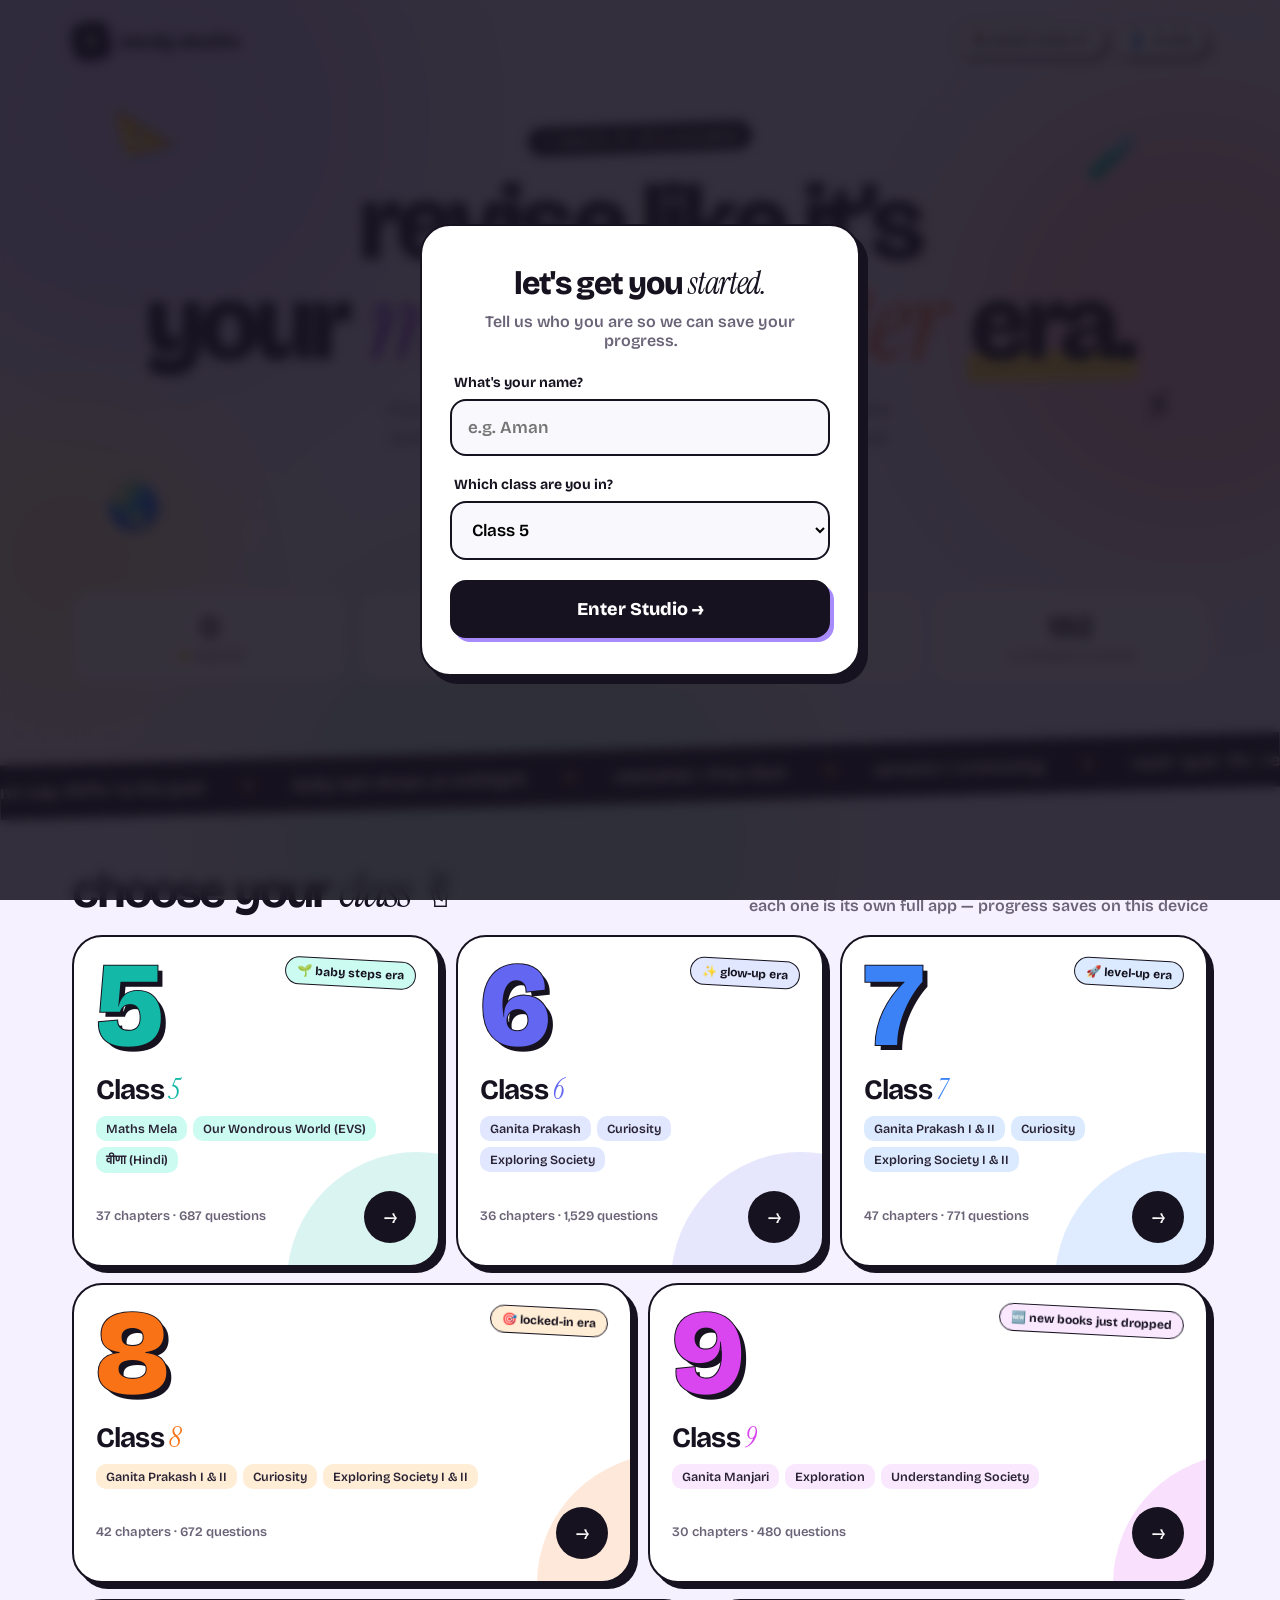
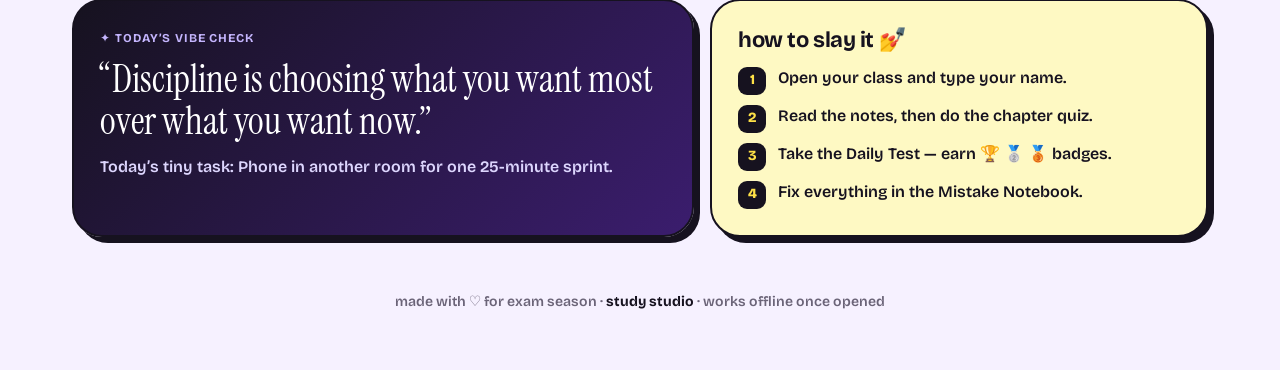
==== index.html @ a4b8f2f3 "Update index.html" ====
<!DOCTYPE html>
<html lang="en">
<head>
<meta charset="UTF-8">
<meta name="viewport" content="width=device-width, initial-scale=1, viewport-fit=cover">
<meta name="theme-color" content="#f6f1ff">
<meta name="apple-mobile-web-app-capable" content="yes">
<meta name="apple-mobile-web-app-title" content="Study Studio">
<title>Study Studio ✦ pick your class</title>
<link rel="preconnect" href="https://fonts.googleapis.com">
<link rel="preconnect" href="https://fonts.gstatic.com" crossorigin>
<link href="https://fonts.googleapis.com/css2?family=Bricolage+Grotesque:opsz,wght@12..96,400;12..96,600;12..96,800&family=Instrument+Serif:ital@0;1&display=swap" rel="stylesheet">
<style>
:root{
  --bg:#f6f1ff; --ink:#16121f; --muted:#6b6478; --card:#ffffffcc; --line:#16121f14;
  --display:"Bricolage Grotesque",ui-rounded,"SF Pro Rounded",system-ui,sans-serif;
  --serif:"Instrument Serif",Georgia,serif;
}
*{box-sizing:border-box;margin:0;padding:0}
html{scroll-behavior:smooth}
body{font-family:var(--display);background:var(--bg);color:var(--ink);min-height:100vh;overflow-x:hidden;
  padding:env(safe-area-inset-top) env(safe-area-inset-right) env(safe-area-inset-bottom) env(safe-area-inset-left);-webkit-font-smoothing:antialiased}
a{color:inherit;text-decoration:none}

/* Background */
.bg{position:fixed;inset:0;z-index:-2;overflow:hidden}
.blob{position:absolute;border-radius:50%;filter:blur(70px);opacity:.55;animation:float 18s ease-in-out infinite}
.b1{width:520px;height:520px;background:#c4b5fd;top:-140px;left:-120px}
.b2{width:460px;height:460px;background:#fda4af;top:10%;right:-140px;animation-delay:-6s}
.b3{width:520px;height:520px;background:#a7f3d0;bottom:-200px;left:20%;animation-delay:-12s}
.b4{width:300px;height:300px;background:#fde68a;top:45%;left:-80px;animation-delay:-3s}
@keyframes float{0%,100%{transform:translate(0,0) scale(1)}33%{transform:translate(40px,-30px) scale(1.08)}66%{transform:translate(-30px,30px) scale(.95)}}
.grain{position:fixed;inset:0;z-index:-1;pointer-events:none;opacity:.35;mix-blend-mode:multiply;background-image:url("data:image/svg+xml,%3Csvg xmlns='http://www.w3.org/2000/svg' width='160' height='160'%3E%3Cfilter id='n'%3E%3CfeTurbulence type='fractalNoise' baseFrequency='.85' numOctaves='3' stitchTiles='stitch'/%3E%3CfeColorMatrix values='0 0 0 0 0 0 0 0 0 0 0 0 0 0 0 0 0 0 .09 0'/%3E%3C/filter%3E%3Crect width='100%25' height='100%25' filter='url(%23n)'/%3E%3C/svg%3E")}

.wrap{max-width:1180px;margin:0 auto;padding:22px 22px 60px}
.top{display:flex;align-items:center;justify-content:space-between;gap:12px}
.logo{display:flex;align-items:center;gap:10px;font-weight:800;font-size:20px;letter-spacing:-.02em}
.logo .mark{width:38px;height:38px;border-radius:12px;background:var(--ink);color:#fff;display:grid;place-items:center;font-size:20px;transform:rotate(-8deg);box-shadow:3px 3px 0 #a78bfa}
.chip{display:inline-flex;align-items:center;gap:8px;padding:8px 14px;border-radius:999px;background:#fff;border:1.5px solid var(--ink);font-weight:600;font-size:13px;box-shadow:2px 2px 0 var(--ink);white-space:nowrap;cursor:pointer}
.chip:hover{background:#fef9c3}
.dot{width:8px;height:8px;border-radius:50%;background:#22c55e;box-shadow:0 0 0 4px #22c55e33;animation:pulse 2s infinite}
@keyframes pulse{50%{box-shadow:0 0 0 8px #22c55e00}}

.hero{position:relative;padding:64px 0 34px;text-align:center}
.eyebrow{display:inline-block;font-weight:600;font-size:14px;padding:6px 14px;border-radius:999px;background:#16121f;color:#fff;transform:rotate(-2deg)}
h1{font-size:clamp(44px,8.4vw,108px);line-height:.92;letter-spacing:-.045em;font-weight:800;margin-top:22px}
h1 em{font-family:var(--serif);font-style:italic;font-weight:400;letter-spacing:-.02em;background:linear-gradient(100deg,#7c3aed,#ec4899 45%,#f97316);-webkit-background-clip:text;background-clip:text;color:transparent;padding-right:.08em}
h1 .hl{position:relative;white-space:nowrap}
h1 .hl::after{content:"";position:absolute;left:-2%;right:-2%;bottom:.06em;height:.28em;background:#fde047;z-index:-1;border-radius:6px;transform:rotate(-1.5deg)}
.sub{max-width:560px;margin:22px auto 0;font-size:clamp(16px,2vw,19px);color:var(--muted);line-height:1.5}
.cta-row{display:flex;gap:12px;justify-content:center;flex-wrap:wrap;margin-top:28px}
.btn{display:inline-flex;align-items:center;gap:10px;padding:15px 24px;border-radius:16px;font-weight:700;font-size:16px;border:2px solid var(--ink);transition:transform .15s,box-shadow .15s;cursor:pointer;font-family:inherit}
.btn.primary{background:var(--ink);color:#fff;box-shadow:4px 4px 0 #a78bfa}
.btn.ghost{background:#fff;box-shadow:4px 4px 0 var(--ink)}
.btn:hover{transform:translate(-2px,-2px)}
.btn.primary:hover{box-shadow:6px 6px 0 #a78bfa}.btn.ghost:hover{box-shadow:6px 6px 0 var(--ink)}
.btn:active{transform:translate(2px,2px);box-shadow:1px 1px 0 var(--ink)}

.sticker{position:absolute;font-size:44px;filter:drop-shadow(3px 4px 0 #16121f22);animation:bob 6s ease-in-out infinite;user-select:none;pointer-events:none}
.s1{top:40px;left:4%;transform:rotate(-14deg)}.s2{top:70px;right:6%;animation-delay:-2s}
.s3{top:420px;left:3%;animation-delay:-4s}.s4{top:320px;right:3%;animation-delay:-1s}
@keyframes bob{0%,100%{translate:0 0;rotate:-8deg}50%{translate:0 -14px;rotate:8deg}}

.stats{display:grid;grid-template-columns:repeat(4,1fr);gap:12px;margin-top:30px}
.stat{background:var(--card);backdrop-filter:blur(14px);border:1.5px solid var(--line);border-radius:22px;padding:16px 18px}
.stat b{display:block;font-size:30px;letter-spacing:-.03em}
.stat span{color:var(--muted);font-size:13px;font-weight:600}

.marquee{margin:34px 0 0;margin-left:calc(50% - 50vw);width:100vw;background:var(--ink);color:#fff;transform:rotate(-1.5deg);overflow:hidden;border-block:2px solid var(--ink)}
.track{display:flex;gap:36px;padding:14px 0;width:max-content;animation:scroll 32s linear infinite;font-weight:700;font-size:18px;letter-spacing:-.01em}
.track span{display:inline-flex;gap:36px;align-items:center;white-space:nowrap}
.track i{font-style:normal;color:#fde047}
@keyframes scroll{to{transform:translateX(-50%)}}

.sec{display:flex;align-items:end;justify-content:space-between;gap:16px;margin:64px 0 20px;flex-wrap:wrap}
.sec h2{font-size:clamp(30px,4.6vw,48px);letter-spacing:-.04em;line-height:1}
.sec h2 em{font-family:var(--serif);font-weight:400}
.sec p{color:var(--muted);font-weight:600}

.grid{display:grid;grid-template-columns:repeat(6,1fr);gap:16px}
.card{--c:#7c3aed;--soft:#ede9fe;position:relative;grid-column:span 2;min-height:300px;border-radius:30px;padding:22px;background:#fff;border:2px solid var(--ink);box-shadow:6px 6px 0 var(--ink);overflow:hidden;display:flex;flex-direction:column;transition:transform .2s,box-shadow .2s;isolation:isolate}
.card:hover{transform:translate(-3px,-5px) rotate(-.6deg);box-shadow:10px 11px 0 var(--ink)}
.card:active{transform:translate(2px,2px);box-shadow:2px 2px 0 var(--ink)}
.card.wide{grid-column:span 3}
.card::before{content:"";position:absolute;inset:auto -30% -45% auto;width:260px;height:260px;border-radius:50%;background:var(--c);opacity:.16;z-index:-1;transition:transform .4s}
.card:hover::before{transform:scale(1.25)}
.card .row{display:flex;justify-content:space-between;align-items:flex-start;gap:10px}
.num{font-size:120px;line-height:.78;font-weight:800;letter-spacing:-.07em;color:var(--c);-webkit-text-stroke:2px var(--ink);paint-order:stroke fill;text-shadow:5px 5px 0 var(--ink)}
.tag{font-size:12px;font-weight:700;padding:6px 11px;border-radius:999px;background:var(--soft);color:var(--ink);border:1.5px solid var(--ink);white-space:nowrap;transform:rotate(3deg)}
.card h3{margin-top:18px;font-size:28px;letter-spacing:-.03em}
.card h3 em{font-family:var(--serif);font-weight:400;color:var(--c)}
.books{margin-top:8px;display:flex;flex-wrap:wrap;gap:6px}
.book{font-size:12.5px;font-weight:600;padding:5px 10px;border-radius:10px;background:var(--soft);color:#2a2335}
.meta{margin-top:auto;padding-top:18px;display:flex;align-items:center;justify-content:space-between;gap:10px}
.meta small{color:var(--muted);font-weight:600;font-size:13px;line-height:1.35}
.go{width:52px;height:52px;flex:none;border-radius:50%;background:var(--ink);color:#fff;display:grid;place-items:center;font-size:22px;transition:transform .25s}
.card:hover .go{transform:rotate(-45deg);background:var(--c)}

.duo{display:grid;grid-template-columns:1.25fr 1fr;gap:16px;margin-top:16px}
.panel{border-radius:30px;padding:26px;border:2px solid var(--ink);box-shadow:6px 6px 0 var(--ink)}
.vibe{background:linear-gradient(135deg,#16121f,#3b1d6e);color:#fff}
.vibe small{font-weight:700;letter-spacing:.08em;text-transform:uppercase;color:#c4b5fd;font-size:12px}
.vibe blockquote{font-family:var(--serif);font-size:clamp(26px,3.4vw,38px);line-height:1.12;margin-top:12px}
.vibe p{margin-top:14px;color:#ddd6fe;font-weight:600}
.how{background:#fef9c3}
.how h4{font-size:22px;letter-spacing:-.02em}
.how ol{list-style:none;margin-top:14px;display:grid;gap:10px;counter-reset:s}
.how li{counter-increment:s;display:flex;gap:12px;align-items:flex-start;font-weight:600;line-height:1.35}
.how li::before{content:counter(s);flex:none;width:28px;height:28px;border-radius:9px;background:var(--ink);color:#fde047;display:grid;place-items:center;font-size:14px;font-weight:800}

footer{text-align:center;margin-top:56px;color:var(--muted);font-weight:600;font-size:14px}
footer b{color:var(--ink)}

/* Modal Setup */
.setup{display:none;position:fixed;inset:0;background:#16121fdd;backdrop-filter:blur(6px);z-index:100;place-items:center;padding:20px}
.setup.show{display:grid}
.setup-card{background:#fff;border:2px solid var(--ink);border-radius:30px;padding:36px 28px;box-shadow:8px 8px 0 var(--ink);text-align:center;width:100%;max-width:440px;animation:pop .4s}
@keyframes pop{from{opacity:0;transform:scale(.95) translateY(20px)}to{opacity:1;transform:none}}
.setup-card h2{font-size:32px;letter-spacing:-.04em;margin-bottom:8px;font-weight:800}
.setup-card h2 em{font-family:var(--serif);font-weight:400}
.setup-card p{color:var(--muted);font-weight:600;margin-bottom:24px}
label{display:block;text-align:left;font-weight:700;font-size:14px;margin-bottom:8px;margin-left:4px}
input, select{width:100%;padding:16px;border-radius:16px;border:2px solid var(--ink);font-family:inherit;font-size:17px;font-weight:600;outline:none;margin-bottom:20px;background:#f9f8fc}
input:focus, select:focus{box-shadow:4px 4px 0 #a78bfa;background:#fff}
.setup-btn{width:100%;padding:16px;border-radius:16px;border:2px solid var(--ink);background:var(--ink);color:#fff;font-family:inherit;font-size:18px;font-weight:800;cursor:pointer;box-shadow:4px 4px 0 #a78bfa}
.setup-btn:hover{transform:translate(-2px,-2px);box-shadow:6px 6px 0 #a78bfa}

@media (max-width:980px){.card,.card.wide{grid-column:span 3}.stats{grid-template-columns:repeat(2,1fr)}}
@media (max-width:640px){
  .grid{grid-template-columns:1fr}.card,.card.wide{grid-column:auto;min-height:250px}
  .num{font-size:96px}.duo{grid-template-columns:1fr}.sticker{font-size:32px}.s3,.s4{display:none}
  .hero{padding-top:44px}.chip.hide-sm{display:none}
}
</style>
</head>
<body>
<div class="bg"><div class="blob b1"></div><div class="blob b2"></div><div class="blob b3"></div><div class="blob b4"></div></div>
<div class="grain"></div>

<div class="wrap">
  <header class="top">
    <a class="logo" href="#"><span class="mark">✦</span>study studio</a>
    <div style="display:flex;gap:8px">
      <span class="chip hide-sm">📚 NCERT 2026–27</span>
      <div class="chip" onclick="openSetup()">👤 <span id="who">Profile</span></div>
    </div>
  </header>

  <section class="hero">
    <span class="sticker s1">📐</span><span class="sticker s2">🧪</span><span class="sticker s3">🌏</span><span class="sticker s4">⚡</span>
    <span class="eyebrow">✦ class 5 → 9 · all in one place</span>
    <h1><span id="greet">revise like it’s</span><br>your <em>main character</em> <span class="hl">era.</span></h1>
    <p class="sub">Pick your class. Smash a 30-question daily test, keep the streak alive 🔥, and turn every mistake into marks. Goal: <b style="color:var(--ink)">95%+</b>, no cap.</p>
    <div class="cta-row">
      <a class="btn primary" id="cta" href="#classes">Pick my class ↓</a>
      <a class="btn ghost" href="#how">How it works</a>
    </div>

    <div class="stats">
      <div class="stat"><b id="stXp">0</b><span>⭐ total XP</span></div>
      <div class="stat"><b id="stStreak">0</b><span>🔥 best streak (days)</span></div>
      <div class="stat"><b id="stQs">4,139</b><span>🧠 practice questions</span></div>
      <div class="stat"><b id="stCh">192</b><span>📖 chapters covered</span></div>
    </div>
  </section>

  <div class="marquee" aria-hidden="true"><div class="track" id="track"></div></div>

  <div class="sec" id="classes">
    <h2>choose your <em>class</em> ✌️</h2>
    <p>each one is its own full app — progress saves on this device</p>
  </div>
  <div class="grid" id="grid"></div>

  <div class="duo" id="how">
    <div class="panel vibe">
      <small>✦ today’s vibe check</small>
      <blockquote id="quote">“Small steps every day beat one giant panic the night before.”</blockquote>
      <p id="task">Today’s tiny task: finish one chapter quiz before dinner.</p>
    </div>
    <div class="panel how">
      <h4>how to slay it 💅</h4>
      <ol>
        <li>Open your class and type your name.</li>
        <li>Read the notes, then do the chapter quiz.</li>
        <li>Take the Daily Test — earn 🏆 🥈 🥉 badges.</li>
        <li>Fix everything in the Mistake Notebook.</li>
      </ol>
    </div>
  </div>

  <footer>made with ♡ for exam season · <b>study studio</b> · works offline once opened</footer>
</div>

<!-- Profile Setup Modal -->
<div class="setup" id="setupModal">
  <div class="setup-card">
    <h2>let's get you <em>started.</em></h2>
    <p>Tell us who you are so we can save your progress.</p>
    <form id="setupForm">
      <label>What's your name?</label>
      <input type="text" id="userName" placeholder="e.g. Aman" required autocomplete="off">
      <label>Which class are you in?</label>
      <select id="userClass" required>
        <option value="5">Class 5</option>
        <option value="6">Class 6</option>
        <option value="7">Class 7</option>
        <option value="8">Class 8</option>
        <option value="9">Class 9</option>
      </select>
      <button type="submit" class="setup-btn">Enter Studio →</button>
    </form>
  </div>
</div>

<script>
const CLASSES=[
  {n:5,href:"class5.html",key:"class5_revision_v1",c:"#14b8a6",soft:"#ccfbf1",tag:"🌱 baby steps era",title:"Class <em>5</em>",books:["Maths Mela","Our Wondrous World (EVS)","वीणा (Hindi)"],ch:37,qs:687},
  {n:6,href:"class6.html",key:"class6_revision_v1",c:"#6366f1",soft:"#e0e7ff",tag:"✨ glow-up era",title:"Class <em>6</em>",books:["Ganita Prakash","Curiosity","Exploring Society"],ch:36,qs:1529},
  {n:7,href:"class7.html",key:"class7_revision_v1",c:"#3b82f6",soft:"#dbeafe",tag:"🚀 level-up era",title:"Class <em>7</em>",books:["Ganita Prakash I & II","Curiosity","Exploring Society I & II"],ch:47,qs:771},
  {n:8,href:"class8.html",key:"class8_revision_v1",c:"#f97316",soft:"#ffedd5",tag:"🎯 locked-in era",title:"Class <em>8</em>",books:["Ganita Prakash I & II","Curiosity","Exploring Society I & II"],ch:42,qs:672,wide:true},
  {n:9,href:"class9.html",key:"class9_revision_v1",c:"#d946ef",soft:"#fae8ff",tag:"🆕 new books just dropped",title:"Class <em>9</em>",books:["Ganita Manjari","Exploration","Understanding Society"],ch:30,qs:480,wide:true},
];

const VIBES=["no cap, 95%+ is the goal","daily test drops at midnight","mistakes = free data","streaks > cramming","read · quiz · fix · repeat","future you says thanks","main character energy only","one chapter at a time"];
const QUOTES=[
 ["“Small steps every day beat one giant panic the night before.”","Finish one chapter quiz before dinner."],
 ["“You don’t have to be great to start, but you have to start to be great.”","Open the chapter you’ve been avoiding — just the notes."],
 ["“Mistakes are proof that you are trying.”","Clear five questions from your Mistake Notebook."],
 ["“Discipline is choosing what you want most over what you want now.”","Phone in another room for one 25-minute sprint."],
 ["“The expert in anything was once a beginner.”","Teach one concept to someone at home in 2 minutes."],
 ["“Done is better than perfect.”","Take today’s Daily Test, even if you feel unready."],
 ["“Your only competition is who you were yesterday.”","Beat yesterday’s quiz score by just one."]
];

const $=s=>document.querySelector(s);
const esc=t=>String(t).replace(/[&<>"]/g,m=>({"&":"&amp;","<":"&lt;",">":"&gt;",'"':"&quot;"}[m]));
const read=k=>{try{return JSON.parse(localStorage.getItem(k))||null}catch(e){return null}};
const dk=d=>d.getFullYear()+"-"+String(d.getMonth()+1).padStart(2,"0")+"-"+String(d.getDate()).padStart(2,"0");
function streakOf(days){if(!days)return 0;let s=0;const d=new Date();if(!days[dk(d)])d.setDate(d.getDate()-1);while(days[dk(d)]){s++;d.setDate(d.getDate()-1)}return s}
function mastery(S){if(!S||!S.q)return 0;let l=0;for(const k in S.q)if(S.q[k]&&S.q[k].l)l++;return l}

// Setup Profile Modal Logic
let studentName = localStorage.getItem("studio_student_name");
let studentClass = localStorage.getItem("studio_student_class");

function openSetup() {
  $("#userName").value = studentName || "";
  if(studentClass) $("#userClass").value = studentClass;
  $("#setupModal").classList.add("show");
}

document.getElementById("setupForm").addEventListener("submit", function(e) {
  e.preventDefault();
  const name = $("#userName").value.trim();
  const cls = $("#userClass").value;
  if(name) {
    localStorage.setItem("studio_student_name", name);
    localStorage.setItem("studio_student_class", cls);
    studentName = name;
    studentClass = cls;
    updateUI();
    $("#setupModal").classList.remove("show");
    // Redirect to their class app
    window.location.href = "class" + cls + ".html";
  }
});

// Render Grid
$("#grid").innerHTML=CLASSES.map((c,i)=>{
  const S=read(c.key);
  const st=S?streakOf(S.days):0;
  const m=mastery(S);
  const p=Math.min(100,Math.round(m*100/c.qs));
  
  const info=S&&S.name?`<b style="color:var(--ink)">${esc(S.name)}</b> · 🔥 ${st} day${st===1?"":"s"} · ⭐ ${S.xp||0} XP`:`${c.ch} chapters · ${c.qs.toLocaleString("en-IN")} questions`;
  
  return `<a class="card${c.wide?" wide":""}" href="${c.href}" style="--c:${c.c};--soft:${c.soft}" onclick="saveClassChoice(${c.n})">
    <div class="row"><div class="num">${c.n}</div><span class="tag">${c.tag}</span></div>
    <h3>${c.title}</h3>
    <div class="books">${c.books.map(b=>`<span class="book">${b}</span>`).join("")}</div>
    ${S?`<div class="prog" title="${p}% mastered"><i data-w="${p}"></i></div>`:""}
    <div class="meta"><small>${info}</small><span class="go">→</span></div>
  </a>`
}).join("");

function saveClassChoice(cls) {
  localStorage.setItem("studio_student_class", cls);
}

// Vibe / Marquee
const row=VIBES.map(v=>`<span>${v} <i>✦</i></span>`).join("");
$("#track").innerHTML=row+row;

const now=new Date();
const day=Math.floor(now/864e5);const q=QUOTES[day%QUOTES.length];
$("#quote").textContent=q[0];$("#task").textContent="Today’s tiny task: "+q[1];

// Update UI Stats & Greeting
function updateUI() {
  if(studentName) {
    const h=now.getHours(),g=h<12?"good morning":h<17?"hey hey":"evening grind";
    $("#greet").innerHTML=`${g}, ${esc(studentName.toLowerCase())} — it’s`;
    $("#who").innerHTML=esc(studentName);
    
    // Update CTA
    if(studentClass) {
      const cta=$("#cta");
      cta.textContent=`Continue Class ${studentClass} →`;
      cta.href="class"+studentClass+".html";
    }
  }

  // Calculate Stats
  let xp=0,best=0,qsTot=0,chTot=0,last=null;
  CLASSES.forEach(c => {
    const S=read(c.key);
    if(S) {
      xp+=(S.xp||0);
      best=Math.max(best,streakOf(S.days));
      if(S.name&&(!last||((S.xp||0)>(last.xp||0)))) last={...c,name:S.name,xp:S.xp||0};
    }
    qsTot+=c.qs;
    chTot+=c.ch;
  });
  $("#stXp").textContent=xp.toLocaleString("en-IN");
  $("#stStreak").textContent=best;
  $("#stQs").textContent=qsTot.toLocaleString("en-IN");
  $("#stCh").textContent=chTot;

  if(!studentName) {
    setTimeout(openSetup, 500);
  }
}

updateUI();
</script>
</body>
</html>
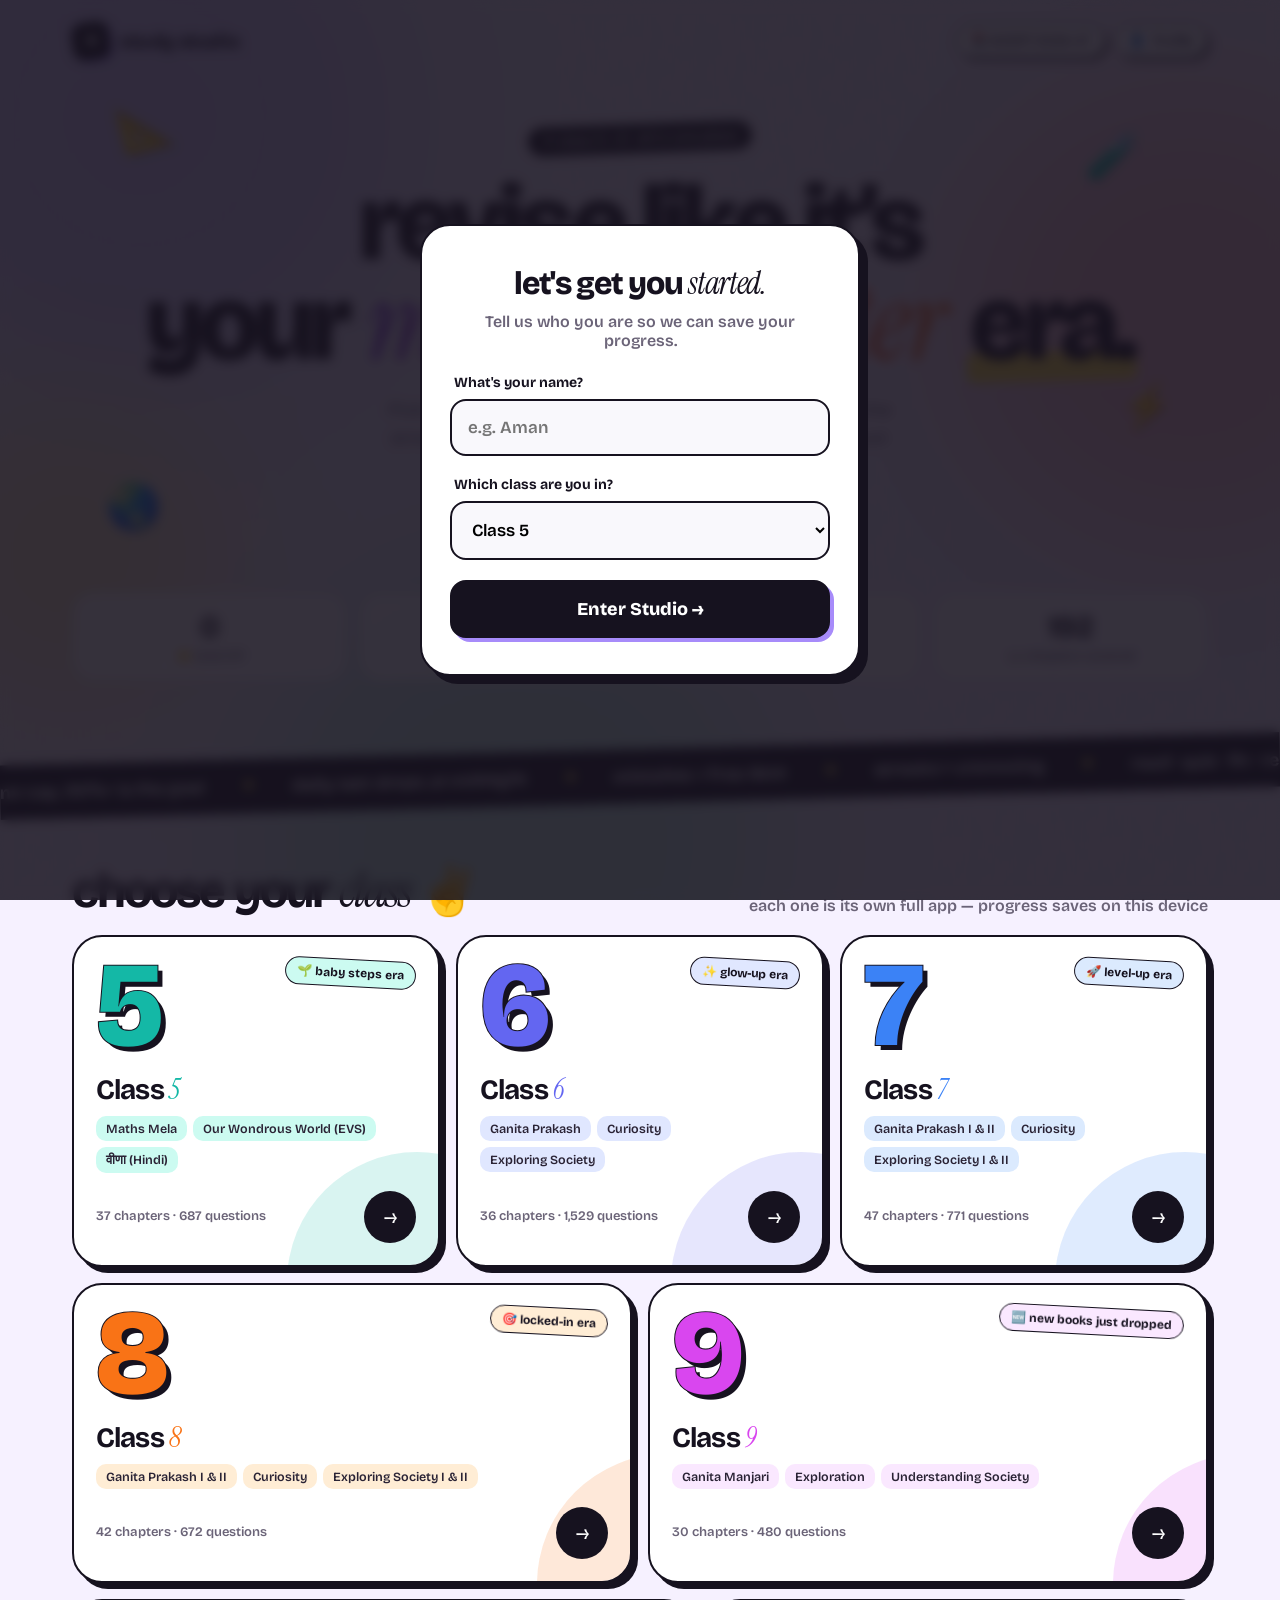
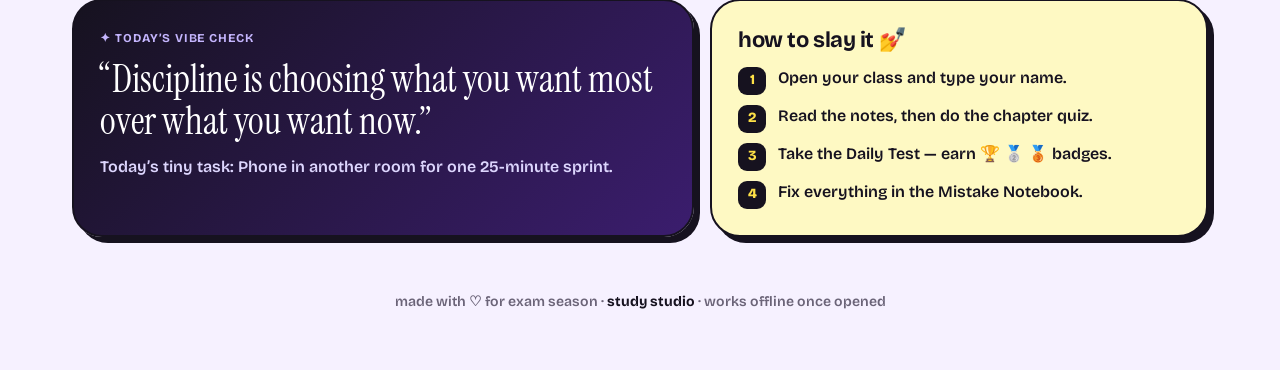
==== commit 48dde20e: "Update index.html" ====
--- a/index.html
+++ b/index.html
@@ -11,15 +11,10 @@
 <link rel="preconnect" href="https://fonts.gstatic.com" crossorigin>
 <link href="https://fonts.googleapis.com/css2?family=Bricolage+Grotesque:opsz,wght@12..96,400;12..96,600;12..96,800&family=Instrument+Serif:ital@0;1&display=swap" rel="stylesheet">
 <style>
-:root{
-  --bg:#f6f1ff; --ink:#16121f; --muted:#6b6478; --card:#ffffffcc; --line:#16121f14;
-  --display:"Bricolage Grotesque",ui-rounded,"SF Pro Rounded",system-ui,sans-serif;
-  --serif:"Instrument Serif",Georgia,serif;
-}
+:root{--bg:#f6f1ff;--ink:#16121f;--muted:#6b6478;--card:#ffffffcc;--line:#16121f14;--display:"Bricolage Grotesque",sans-serif;--serif:"Instrument Serif",serif;}
 *{box-sizing:border-box;margin:0;padding:0}
 html{scroll-behavior:smooth}
-body{font-family:var(--display);background:var(--bg);color:var(--ink);min-height:100vh;overflow-x:hidden;
-  padding:env(safe-area-inset-top) env(safe-area-inset-right) env(safe-area-inset-bottom) env(safe-area-inset-left);-webkit-font-smoothing:antialiased}
+body{font-family:var(--display);background:var(--bg);color:var(--ink);min-height:100vh;overflow-x:hidden;-webkit-font-smoothing:antialiased}
 a{color:inherit;text-decoration:none}
 
 /* Background */
@@ -142,7 +137,7 @@
     <a class="logo" href="#"><span class="mark">✦</span>study studio</a>
     <div style="display:flex;gap:8px">
       <span class="chip hide-sm">📚 NCERT 2026–27</span>
-      <div class="chip" onclick="openSetup()">👤 <span id="who">Profile</span></div>
+      <div class="chip" onclick="openSetup(true)">👤 <span id="who">Profile</span></div>
     </div>
   </header>
 
@@ -241,10 +236,16 @@
 function mastery(S){if(!S||!S.q)return 0;let l=0;for(const k in S.q)if(S.q[k]&&S.q[k].l)l++;return l}
 
 // Setup Profile Modal Logic
+// We use a specific key "studio_student_name" so it doesn't get confused with the classes
 let studentName = localStorage.getItem("studio_student_name");
 let studentClass = localStorage.getItem("studio_student_class");
 
-function openSetup() {
+function openSetup(force) {
+  // If they are forcing it from the top button, clear the old name to make a fresh profile
+  if(force) {
+    studentName = null;
+    localStorage.removeItem("studio_student_name");
+  }
   $("#userName").value = studentName || "";
   if(studentClass) $("#userClass").value = studentClass;
   $("#setupModal").classList.add("show");
@@ -303,7 +304,6 @@
     $("#greet").innerHTML=`${g}, ${esc(studentName.toLowerCase())} — it’s`;
     $("#who").innerHTML=esc(studentName);
     
-    // Update CTA
     if(studentClass) {
       const cta=$("#cta");
       cta.textContent=`Continue Class ${studentClass} →`;
@@ -312,13 +312,12 @@
   }
 
   // Calculate Stats
-  let xp=0,best=0,qsTot=0,chTot=0,last=null;
+  let xp=0,best=0,qsTot=0,chTot=0;
   CLASSES.forEach(c => {
     const S=read(c.key);
     if(S) {
       xp+=(S.xp||0);
       best=Math.max(best,streakOf(S.days));
-      if(S.name&&(!last||((S.xp||0)>(last.xp||0)))) last={...c,name:S.name,xp:S.xp||0};
     }
     qsTot+=c.qs;
     chTot+=c.ch;
@@ -328,8 +327,9 @@
   $("#stQs").textContent=qsTot.toLocaleString("en-IN");
   $("#stCh").textContent=chTot;
 
+  // If no name is set, pop the modal after a short delay
   if(!studentName) {
-    setTimeout(openSetup, 500);
+    setTimeout(()=>openSetup(false), 500);
   }
 }
 
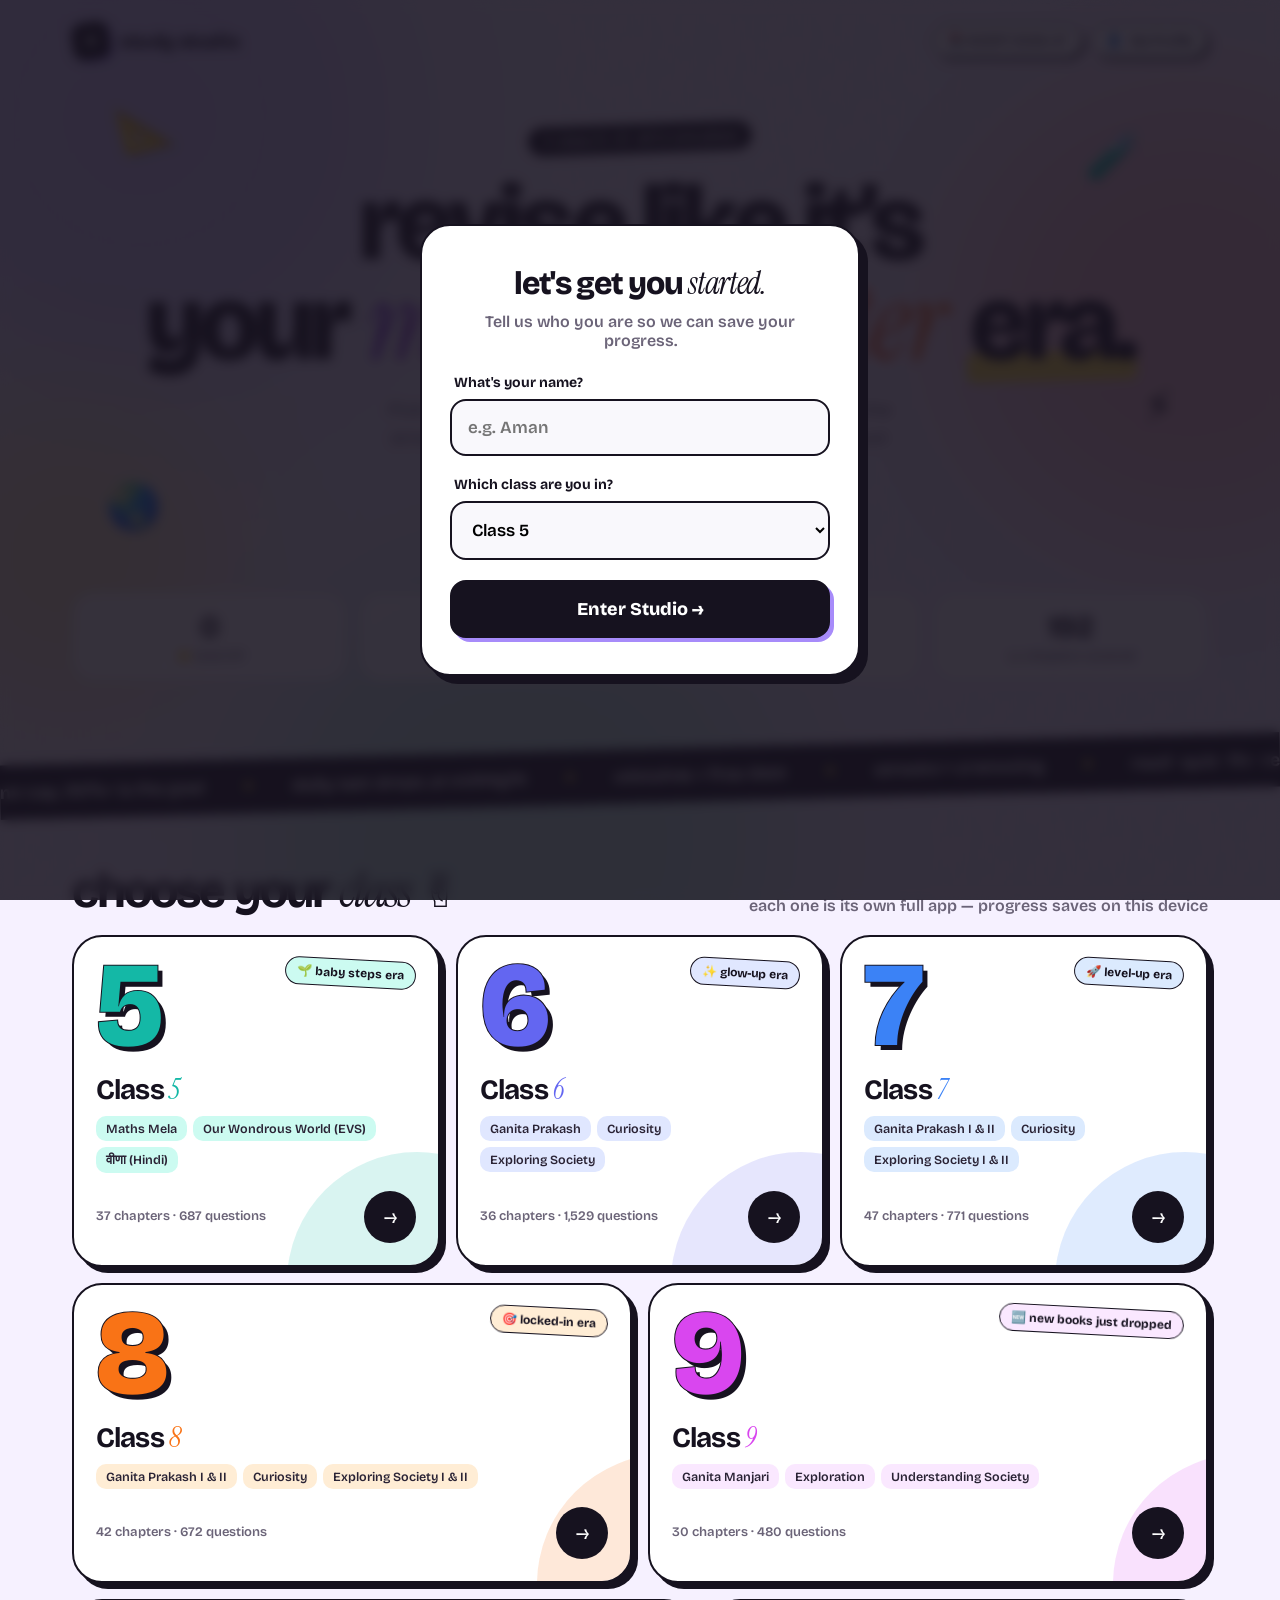
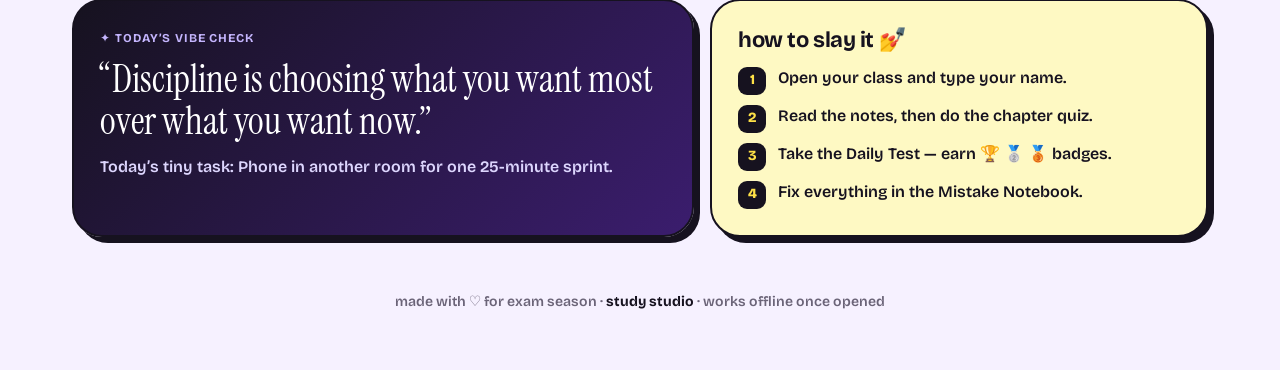
==== commit d0fb024c: "Update index.html" ====
--- a/index.html
+++ b/index.html
@@ -11,13 +11,17 @@
 <link rel="preconnect" href="https://fonts.gstatic.com" crossorigin>
 <link href="https://fonts.googleapis.com/css2?family=Bricolage+Grotesque:opsz,wght@12..96,400;12..96,600;12..96,800&family=Instrument+Serif:ital@0;1&display=swap" rel="stylesheet">
 <style>
-:root{--bg:#f6f1ff;--ink:#16121f;--muted:#6b6478;--card:#ffffffcc;--line:#16121f14;--display:"Bricolage Grotesque",sans-serif;--serif:"Instrument Serif",serif;}
+:root{
+  --bg:#f6f1ff; --ink:#16121f; --muted:#6b6478; --card:#ffffffcc; --line:#16121f14;
+  --display:"Bricolage Grotesque",ui-rounded,"SF Pro Rounded",system-ui,sans-serif;
+  --serif:"Instrument Serif",Georgia,serif;
+}
 *{box-sizing:border-box;margin:0;padding:0}
 html{scroll-behavior:smooth}
-body{font-family:var(--display);background:var(--bg);color:var(--ink);min-height:100vh;overflow-x:hidden;-webkit-font-smoothing:antialiased}
+body{font-family:var(--display);background:var(--bg);color:var(--ink);min-height:100vh;overflow-x:hidden;
+  padding:env(safe-area-inset-top) env(safe-area-inset-right) env(safe-area-inset-bottom) env(safe-area-inset-left);-webkit-font-smoothing:antialiased}
 a{color:inherit;text-decoration:none}
 
-/* Background */
 .bg{position:fixed;inset:0;z-index:-2;overflow:hidden}
 .blob{position:absolute;border-radius:50%;filter:blur(70px);opacity:.55;animation:float 18s ease-in-out infinite}
 .b1{width:520px;height:520px;background:#c4b5fd;top:-140px;left:-120px}
@@ -33,8 +37,6 @@
 .logo .mark{width:38px;height:38px;border-radius:12px;background:var(--ink);color:#fff;display:grid;place-items:center;font-size:20px;transform:rotate(-8deg);box-shadow:3px 3px 0 #a78bfa}
 .chip{display:inline-flex;align-items:center;gap:8px;padding:8px 14px;border-radius:999px;background:#fff;border:1.5px solid var(--ink);font-weight:600;font-size:13px;box-shadow:2px 2px 0 var(--ink);white-space:nowrap;cursor:pointer}
 .chip:hover{background:#fef9c3}
-.dot{width:8px;height:8px;border-radius:50%;background:#22c55e;box-shadow:0 0 0 4px #22c55e33;animation:pulse 2s infinite}
-@keyframes pulse{50%{box-shadow:0 0 0 8px #22c55e00}}
 
 .hero{position:relative;padding:64px 0 34px;text-align:center}
 .eyebrow{display:inline-block;font-weight:600;font-size:14px;padding:6px 14px;border-radius:999px;background:#16121f;color:#fff;transform:rotate(-2deg)}
@@ -137,7 +139,7 @@
     <a class="logo" href="#"><span class="mark">✦</span>study studio</a>
     <div style="display:flex;gap:8px">
       <span class="chip hide-sm">📚 NCERT 2026–27</span>
-      <div class="chip" onclick="openSetup(true)">👤 <span id="who">Profile</span></div>
+      <div class="chip" onclick="openSetup(true)">👤 <span id="who">Set Profile</span></div>
     </div>
   </header>
 
@@ -235,13 +237,13 @@
 function streakOf(days){if(!days)return 0;let s=0;const d=new Date();if(!days[dk(d)])d.setDate(d.getDate()-1);while(days[dk(d)]){s++;d.setDate(d.getDate()-1)}return s}
 function mastery(S){if(!S||!S.q)return 0;let l=0;for(const k in S.q)if(S.q[k]&&S.q[k].l)l++;return l}
 
-// Setup Profile Modal Logic
-// We use a specific key "studio_student_name" so it doesn't get confused with the classes
+// 1. IMPORTANT: Clear the old name so it forces the prompt
+localStorage.removeItem("studio_student_name"); 
+
 let studentName = localStorage.getItem("studio_student_name");
 let studentClass = localStorage.getItem("studio_student_class");
 
 function openSetup(force) {
-  // If they are forcing it from the top button, clear the old name to make a fresh profile
   if(force) {
     studentName = null;
     localStorage.removeItem("studio_student_name");
@@ -269,7 +271,8 @@
 
 // Render Grid
 $("#grid").innerHTML=CLASSES.map((c,i)=>{
-  const S=read(c.key);
+  // We check the class's specific key to see if THEY have progress
+  const S=read(c.key); 
   const st=S?streakOf(S.days):0;
   const m=mastery(S);
   const p=Math.min(100,Math.round(m*100/c.qs));
@@ -311,10 +314,10 @@
     }
   }
 
-  // Calculate Stats
+  // Calculate Stats across ALL classes
   let xp=0,best=0,qsTot=0,chTot=0;
   CLASSES.forEach(c => {
-    const S=read(c.key);
+    const S=read(c.key); // Look inside class keys to find data
     if(S) {
       xp+=(S.xp||0);
       best=Math.max(best,streakOf(S.days));
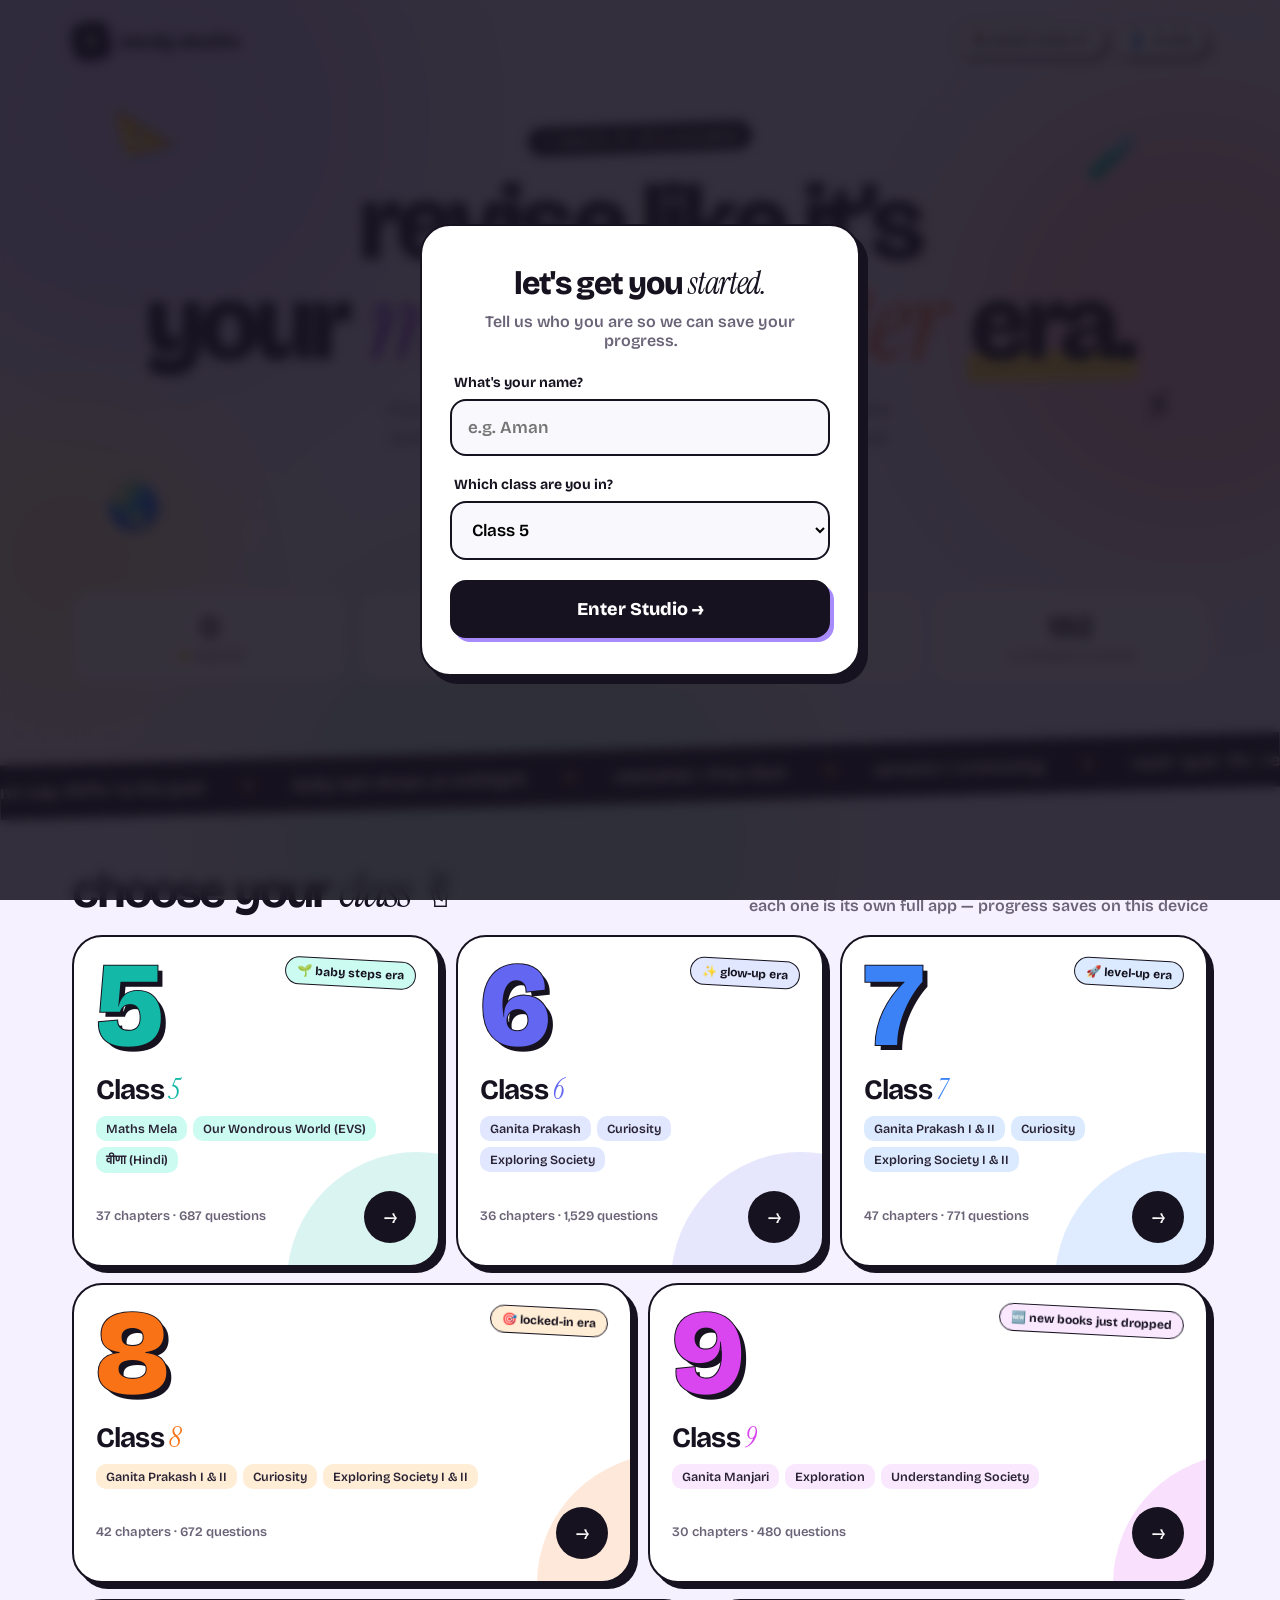
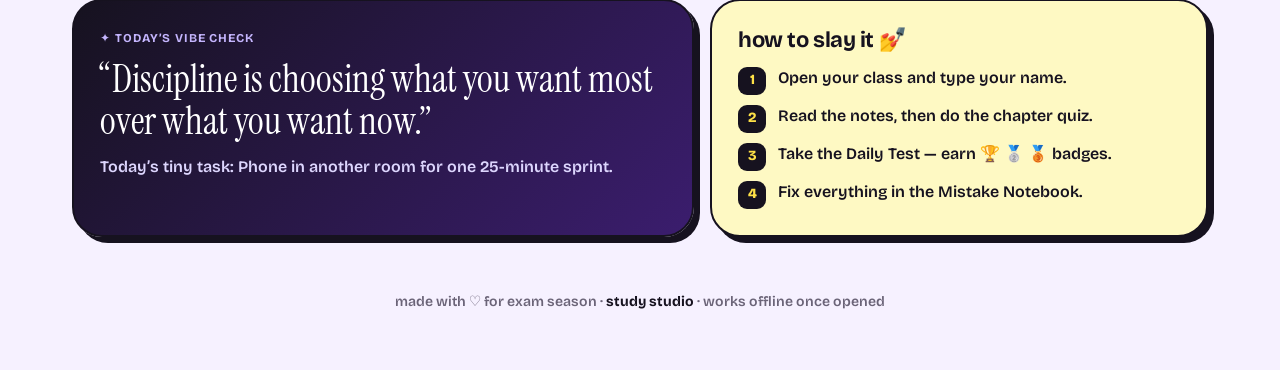
==== commit 36aa8bd8: "Update index.html" ====
--- a/index.html
+++ b/index.html
@@ -22,6 +22,7 @@
   padding:env(safe-area-inset-top) env(safe-area-inset-right) env(safe-area-inset-bottom) env(safe-area-inset-left);-webkit-font-smoothing:antialiased}
 a{color:inherit;text-decoration:none}
 
+/* Background */
 .bg{position:fixed;inset:0;z-index:-2;overflow:hidden}
 .blob{position:absolute;border-radius:50%;filter:blur(70px);opacity:.55;animation:float 18s ease-in-out infinite}
 .b1{width:520px;height:520px;background:#c4b5fd;top:-140px;left:-120px}
@@ -139,7 +140,7 @@
     <a class="logo" href="#"><span class="mark">✦</span>study studio</a>
     <div style="display:flex;gap:8px">
       <span class="chip hide-sm">📚 NCERT 2026–27</span>
-      <div class="chip" onclick="openSetup(true)">👤 <span id="who">Set Profile</span></div>
+      <div class="chip" onclick="openSetup(true)">👤 <span id="who">Profile</span></div>
     </div>
   </header>
 
@@ -211,6 +212,9 @@
 </div>
 
 <script>
+// 1. Wipe the ghost name completely to force the popup
+localStorage.removeItem("studio_student_name");
+
 const CLASSES=[
   {n:5,href:"class5.html",key:"class5_revision_v1",c:"#14b8a6",soft:"#ccfbf1",tag:"🌱 baby steps era",title:"Class <em>5</em>",books:["Maths Mela","Our Wondrous World (EVS)","वीणा (Hindi)"],ch:37,qs:687},
   {n:6,href:"class6.html",key:"class6_revision_v1",c:"#6366f1",soft:"#e0e7ff",tag:"✨ glow-up era",title:"Class <em>6</em>",books:["Ganita Prakash","Curiosity","Exploring Society"],ch:36,qs:1529},
@@ -237,11 +241,15 @@
 function streakOf(days){if(!days)return 0;let s=0;const d=new Date();if(!days[dk(d)])d.setDate(d.getDate()-1);while(days[dk(d)]){s++;d.setDate(d.getDate()-1)}return s}
 function mastery(S){if(!S||!S.q)return 0;let l=0;for(const k in S.q)if(S.q[k]&&S.q[k].l)l++;return l}
 
-// 1. IMPORTANT: Clear the old name so it forces the prompt
-localStorage.removeItem("studio_student_name"); 
-
 let studentName = localStorage.getItem("studio_student_name");
 let studentClass = localStorage.getItem("studio_student_class");
+
+// Force the modal if no name exists
+if(!studentName) {
+  setTimeout(()=> {
+    openSetup(false);
+  }, 100);
+}
 
 function openSetup(force) {
   if(force) {
@@ -271,8 +279,7 @@
 
 // Render Grid
 $("#grid").innerHTML=CLASSES.map((c,i)=>{
-  // We check the class's specific key to see if THEY have progress
-  const S=read(c.key); 
+  const S=read(c.key);
   const st=S?streakOf(S.days):0;
   const m=mastery(S);
   const p=Math.min(100,Math.round(m*100/c.qs));
@@ -312,12 +319,16 @@
       cta.textContent=`Continue Class ${studentClass} →`;
       cta.href="class"+studentClass+".html";
     }
+  } else {
+    // If no name, force the greeting to be generic
+    $("#greet").innerHTML=`revise like it’s`;
+    $("#who").innerHTML=`Profile`;
   }
 
-  // Calculate Stats across ALL classes
+  // Calculate Stats
   let xp=0,best=0,qsTot=0,chTot=0;
   CLASSES.forEach(c => {
-    const S=read(c.key); // Look inside class keys to find data
+    const S=read(c.key);
     if(S) {
       xp+=(S.xp||0);
       best=Math.max(best,streakOf(S.days));
@@ -329,13 +340,9 @@
   $("#stStreak").textContent=best;
   $("#stQs").textContent=qsTot.toLocaleString("en-IN");
   $("#stCh").textContent=chTot;
-
-  // If no name is set, pop the modal after a short delay
-  if(!studentName) {
-    setTimeout(()=>openSetup(false), 500);
-  }
-}
-
+}
+
+// Initialize page
 updateUI();
 </script>
 </body>
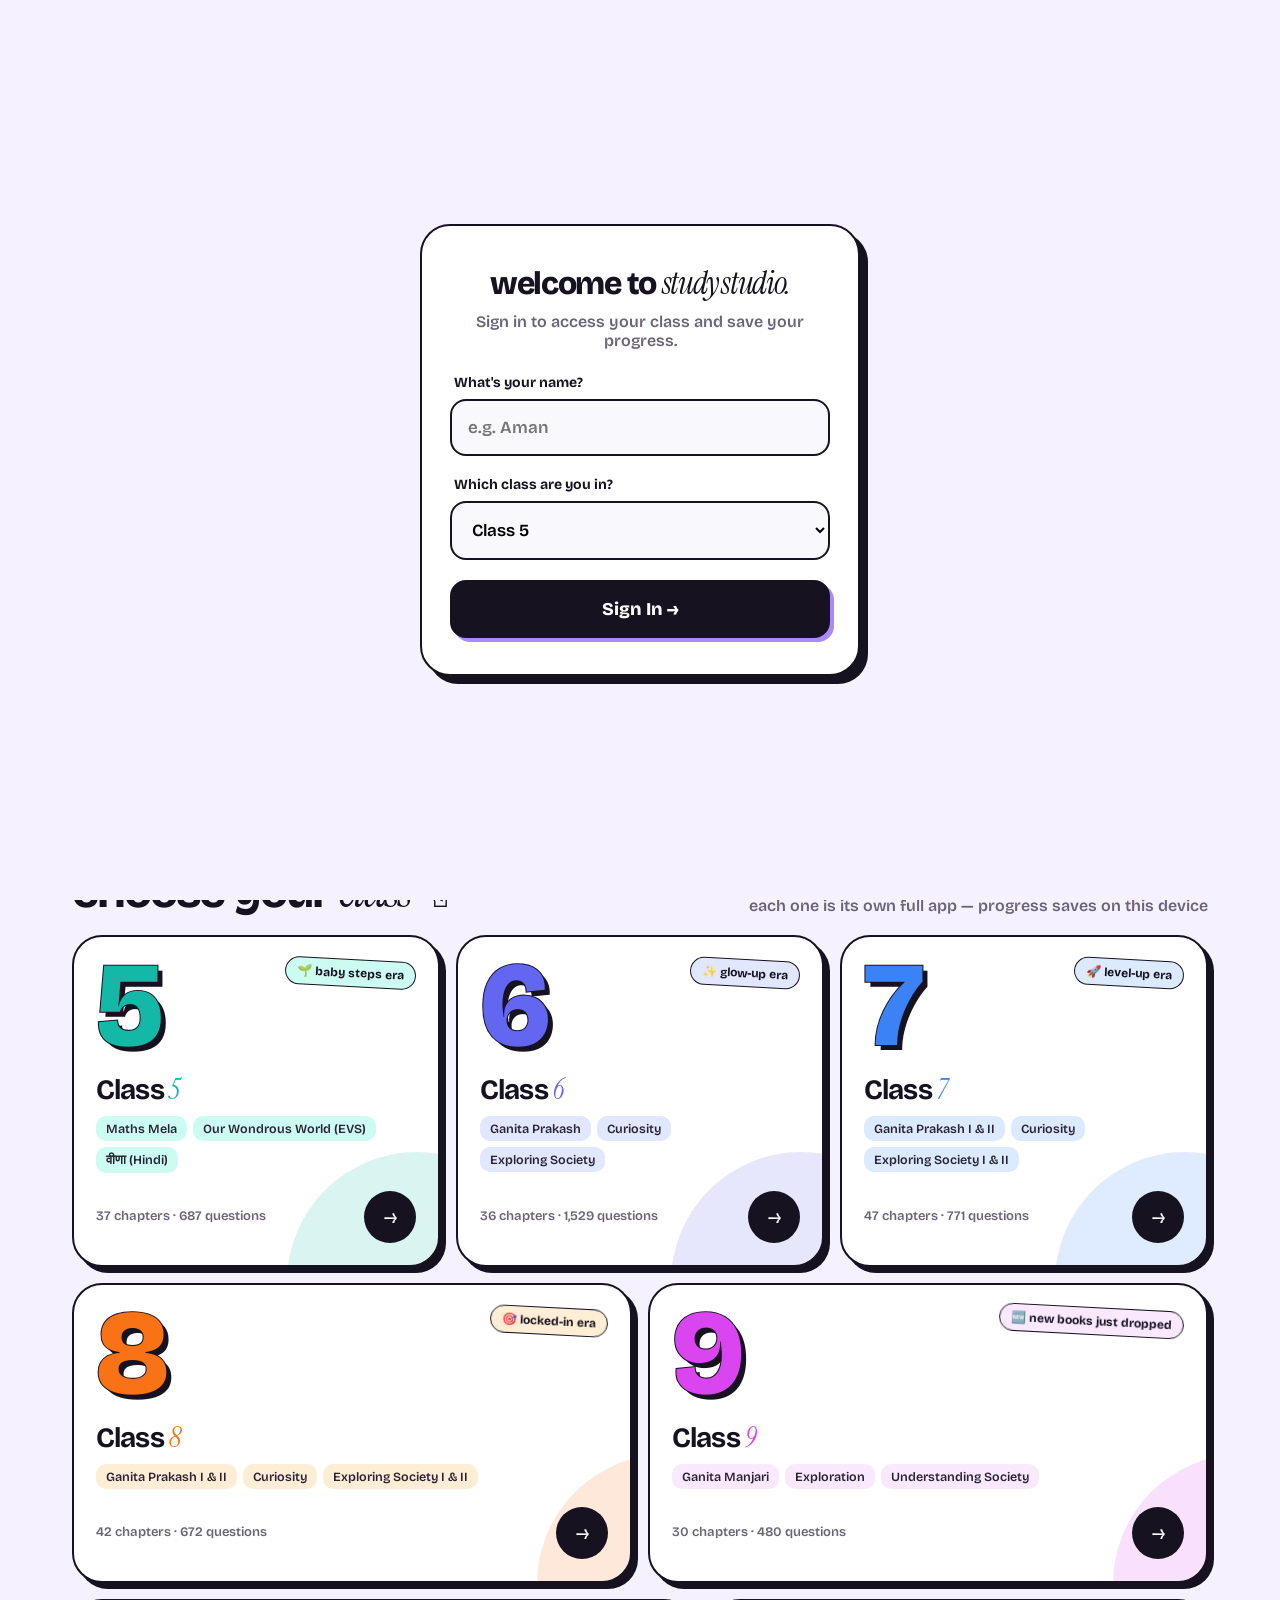
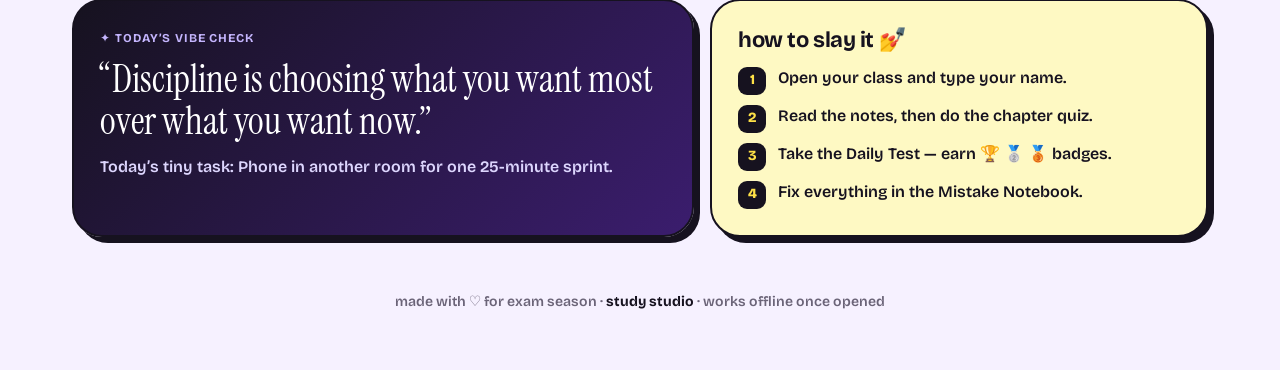
==== commit 0fa31723: "Update index.html" ====
--- a/index.html
+++ b/index.html
@@ -6,7 +6,7 @@
 <meta name="theme-color" content="#f6f1ff">
 <meta name="apple-mobile-web-app-capable" content="yes">
 <meta name="apple-mobile-web-app-title" content="Study Studio">
-<title>Study Studio ✦ pick your class</title>
+<title>Study Studio ✦ Sign In</title>
 <link rel="preconnect" href="https://fonts.googleapis.com">
 <link rel="preconnect" href="https://fonts.gstatic.com" crossorigin>
 <link href="https://fonts.googleapis.com/css2?family=Bricolage+Grotesque:opsz,wght@12..96,400;12..96,600;12..96,800&family=Instrument+Serif:ital@0;1&display=swap" rel="stylesheet">
@@ -76,7 +76,7 @@
 .sec p{color:var(--muted);font-weight:600}
 
 .grid{display:grid;grid-template-columns:repeat(6,1fr);gap:16px}
-.card{--c:#7c3aed;--soft:#ede9fe;position:relative;grid-column:span 2;min-height:300px;border-radius:30px;padding:22px;background:#fff;border:2px solid var(--ink);box-shadow:6px 6px 0 var(--ink);overflow:hidden;display:flex;flex-direction:column;transition:transform .2s,box-shadow .2s;isolation:isolate}
+.card{--c:#7c3aed;--soft:#ede9fe;position:relative;grid-column:span 2;min-height:300px;border-radius:30px;padding:22px;background:#fff;border:2px solid var(--ink);box-shadow:6px 6px 0 var(--ink);overflow:hidden;display:flex;flex-direction:column;transition:transform .2s,box-shadow .2s;isolation:isolate;text-align:left}
 .card:hover{transform:translate(-3px,-5px) rotate(-.6deg);box-shadow:10px 11px 0 var(--ink)}
 .card:active{transform:translate(2px,2px);box-shadow:2px 2px 0 var(--ink)}
 .card.wide{grid-column:span 3}
@@ -94,6 +94,13 @@
 .go{width:52px;height:52px;flex:none;border-radius:50%;background:var(--ink);color:#fff;display:grid;place-items:center;font-size:22px;transition:transform .25s}
 .card:hover .go{transform:rotate(-45deg);background:var(--c)}
 
+/* Locked overlay styling for other classes */
+.card.locked{opacity:0.6;filter:grayscale(80%);cursor:not-allowed}
+.card.locked:hover{transform:none;box-shadow:6px 6px 0 var(--ink)}
+.card.locked:hover .go{transform:none;background:var(--ink)}
+.card.locked:hover::before{transform:none}
+.card.locked::after{content:"🔒 Locked";position:absolute;top:20px;right:20px;background:#fff;border:2px solid var(--ink);padding:4px 10px;border-radius:99px;font-size:12px;font-weight:800;transform:rotate(-5deg);box-shadow:2px 2px 0 var(--ink)}
+
 .duo{display:grid;grid-template-columns:1.25fr 1fr;gap:16px;margin-top:16px}
 .panel{border-radius:30px;padding:26px;border:2px solid var(--ink);box-shadow:6px 6px 0 var(--ink)}
 .vibe{background:linear-gradient(135deg,#16121f,#3b1d6e);color:#fff}
@@ -109,9 +116,9 @@
 footer{text-align:center;margin-top:56px;color:var(--muted);font-weight:600;font-size:14px}
 footer b{color:var(--ink)}
 
-/* Modal Setup */
-.setup{display:none;position:fixed;inset:0;background:#16121fdd;backdrop-filter:blur(6px);z-index:100;place-items:center;padding:20px}
-.setup.show{display:grid}
+/* FULL SCREEN SIGN IN MODAL */
+.setup{display:grid;position:fixed;inset:0;background:var(--bg);z-index:100;place-items:center;padding:20px}
+.setup.hidden{display:none}
 .setup-card{background:#fff;border:2px solid var(--ink);border-radius:30px;padding:36px 28px;box-shadow:8px 8px 0 var(--ink);text-align:center;width:100%;max-width:440px;animation:pop .4s}
 @keyframes pop{from{opacity:0;transform:scale(.95) translateY(20px)}to{opacity:1;transform:none}}
 .setup-card h2{font-size:32px;letter-spacing:-.04em;margin-bottom:8px;font-weight:800}
@@ -139,8 +146,7 @@
   <header class="top">
     <a class="logo" href="#"><span class="mark">✦</span>study studio</a>
     <div style="display:flex;gap:8px">
-      <span class="chip hide-sm">📚 NCERT 2026–27</span>
-      <div class="chip" onclick="openSetup(true)">👤 <span id="who">Profile</span></div>
+      <div class="chip hidden" id="profileChip" onclick="signOut()" style="display:none">👤 <span id="who"></span> (Sign out)</div>
     </div>
   </header>
 
@@ -190,11 +196,11 @@
   <footer>made with ♡ for exam season · <b>study studio</b> · works offline once opened</footer>
 </div>
 
-<!-- Profile Setup Modal -->
+<!-- SIGN IN SCREEN -->
 <div class="setup" id="setupModal">
   <div class="setup-card">
-    <h2>let's get you <em>started.</em></h2>
-    <p>Tell us who you are so we can save your progress.</p>
+    <h2>welcome to <em>study studio.</em></h2>
+    <p>Sign in to access your class and save your progress.</p>
     <form id="setupForm">
       <label>What's your name?</label>
       <input type="text" id="userName" placeholder="e.g. Aman" required autocomplete="off">
@@ -206,15 +212,12 @@
         <option value="8">Class 8</option>
         <option value="9">Class 9</option>
       </select>
-      <button type="submit" class="setup-btn">Enter Studio →</button>
+      <button type="submit" class="setup-btn">Sign In →</button>
     </form>
   </div>
 </div>
 
 <script>
-// 1. Wipe the ghost name completely to force the popup
-localStorage.removeItem("studio_student_name");
-
 const CLASSES=[
   {n:5,href:"class5.html",key:"class5_revision_v1",c:"#14b8a6",soft:"#ccfbf1",tag:"🌱 baby steps era",title:"Class <em>5</em>",books:["Maths Mela","Our Wondrous World (EVS)","वीणा (Hindi)"],ch:37,qs:687},
   {n:6,href:"class6.html",key:"class6_revision_v1",c:"#6366f1",soft:"#e0e7ff",tag:"✨ glow-up era",title:"Class <em>6</em>",books:["Ganita Prakash","Curiosity","Exploring Society"],ch:36,qs:1529},
@@ -241,26 +244,21 @@
 function streakOf(days){if(!days)return 0;let s=0;const d=new Date();if(!days[dk(d)])d.setDate(d.getDate()-1);while(days[dk(d)]){s++;d.setDate(d.getDate()-1)}return s}
 function mastery(S){if(!S||!S.q)return 0;let l=0;for(const k in S.q)if(S.q[k]&&S.q[k].l)l++;return l}
 
+// 1. Check Auth
 let studentName = localStorage.getItem("studio_student_name");
 let studentClass = localStorage.getItem("studio_student_class");
 
-// Force the modal if no name exists
+// If not logged in, show the full screen sign-in
 if(!studentName) {
-  setTimeout(()=> {
-    openSetup(false);
-  }, 100);
-}
-
-function openSetup(force) {
-  if(force) {
-    studentName = null;
-    localStorage.removeItem("studio_student_name");
-  }
-  $("#userName").value = studentName || "";
-  if(studentClass) $("#userClass").value = studentClass;
-  $("#setupModal").classList.add("show");
-}
-
+  $("#setupModal").classList.remove("hidden");
+  $("#profileChip").style.display = "none";
+} else {
+  $("#setupModal").classList.add("hidden");
+  $("#profileChip").style.display = "inline-flex";
+  $("#who").textContent = studentName;
+}
+
+// Handle Sign In
 document.getElementById("setupForm").addEventListener("submit", function(e) {
   e.preventDefault();
   const name = $("#userName").value.trim();
@@ -270,12 +268,44 @@
     localStorage.setItem("studio_student_class", cls);
     studentName = name;
     studentClass = cls;
+    
+    // Update UI to show they are logged in
+    $("#setupModal").classList.add("hidden");
+    $("#profileChip").style.display = "inline-flex";
+    $("#who").textContent = name;
+    
     updateUI();
-    $("#setupModal").classList.remove("show");
-    // Redirect to their class app
-    window.location.href = "class" + cls + ".html";
+    window.scrollTo(0,0);
   }
 });
+
+// Handle Sign Out
+function signOut() {
+  if(confirm("Are you sure you want to sign out?")) {
+    localStorage.removeItem("studio_student_name");
+    localStorage.removeItem("studio_student_class");
+    location.reload();
+  }
+}
+
+// Handle clicking a card
+function goToClass(clsNum, event) {
+  // If not logged in, stop them
+  if(!studentName) {
+    event.preventDefault();
+    alert("Please sign in first!");
+    return;
+  }
+  
+  // If logged in, but clicking a different class
+  if(parseInt(clsNum) !== parseInt(studentClass)) {
+    event.preventDefault();
+    alert("🔒 You are signed in to Class " + studentClass + ". Please sign out to switch classes.");
+    return;
+  }
+  
+  // If it's their class, let the link work
+}
 
 // Render Grid
 $("#grid").innerHTML=CLASSES.map((c,i)=>{
@@ -284,20 +314,21 @@
   const m=mastery(S);
   const p=Math.min(100,Math.round(m*100/c.qs));
   
+  // Add locked class if they are signed in but this isn't their class
+  let lockClass = "";
+  if(studentName && parseInt(studentClass) !== c.n) {
+    lockClass = " locked";
+  }
+  
   const info=S&&S.name?`<b style="color:var(--ink)">${esc(S.name)}</b> · 🔥 ${st} day${st===1?"":"s"} · ⭐ ${S.xp||0} XP`:`${c.ch} chapters · ${c.qs.toLocaleString("en-IN")} questions`;
   
-  return `<a class="card${c.wide?" wide":""}" href="${c.href}" style="--c:${c.c};--soft:${c.soft}" onclick="saveClassChoice(${c.n})">
+  return `<a class="card${c.wide?" wide":""}${lockClass}" href="${c.href}" style="--c:${c.c};--soft:${c.soft}" onclick="goToClass(${c.n}, event)">
     <div class="row"><div class="num">${c.n}</div><span class="tag">${c.tag}</span></div>
     <h3>${c.title}</h3>
     <div class="books">${c.books.map(b=>`<span class="book">${b}</span>`).join("")}</div>
-    ${S?`<div class="prog" title="${p}% mastered"><i data-w="${p}"></i></div>`:""}
     <div class="meta"><small>${info}</small><span class="go">→</span></div>
   </a>`
 }).join("");
-
-function saveClassChoice(cls) {
-  localStorage.setItem("studio_student_class", cls);
-}
 
 // Vibe / Marquee
 const row=VIBES.map(v=>`<span>${v} <i>✦</i></span>`).join("");
@@ -312,7 +343,6 @@
   if(studentName) {
     const h=now.getHours(),g=h<12?"good morning":h<17?"hey hey":"evening grind";
     $("#greet").innerHTML=`${g}, ${esc(studentName.toLowerCase())} — it’s`;
-    $("#who").innerHTML=esc(studentName);
     
     if(studentClass) {
       const cta=$("#cta");
@@ -320,9 +350,7 @@
       cta.href="class"+studentClass+".html";
     }
   } else {
-    // If no name, force the greeting to be generic
     $("#greet").innerHTML=`revise like it’s`;
-    $("#who").innerHTML=`Profile`;
   }
 
   // Calculate Stats
@@ -342,7 +370,7 @@
   $("#stCh").textContent=chTot;
 }
 
-// Initialize page
+// Initialize
 updateUI();
 </script>
 </body>
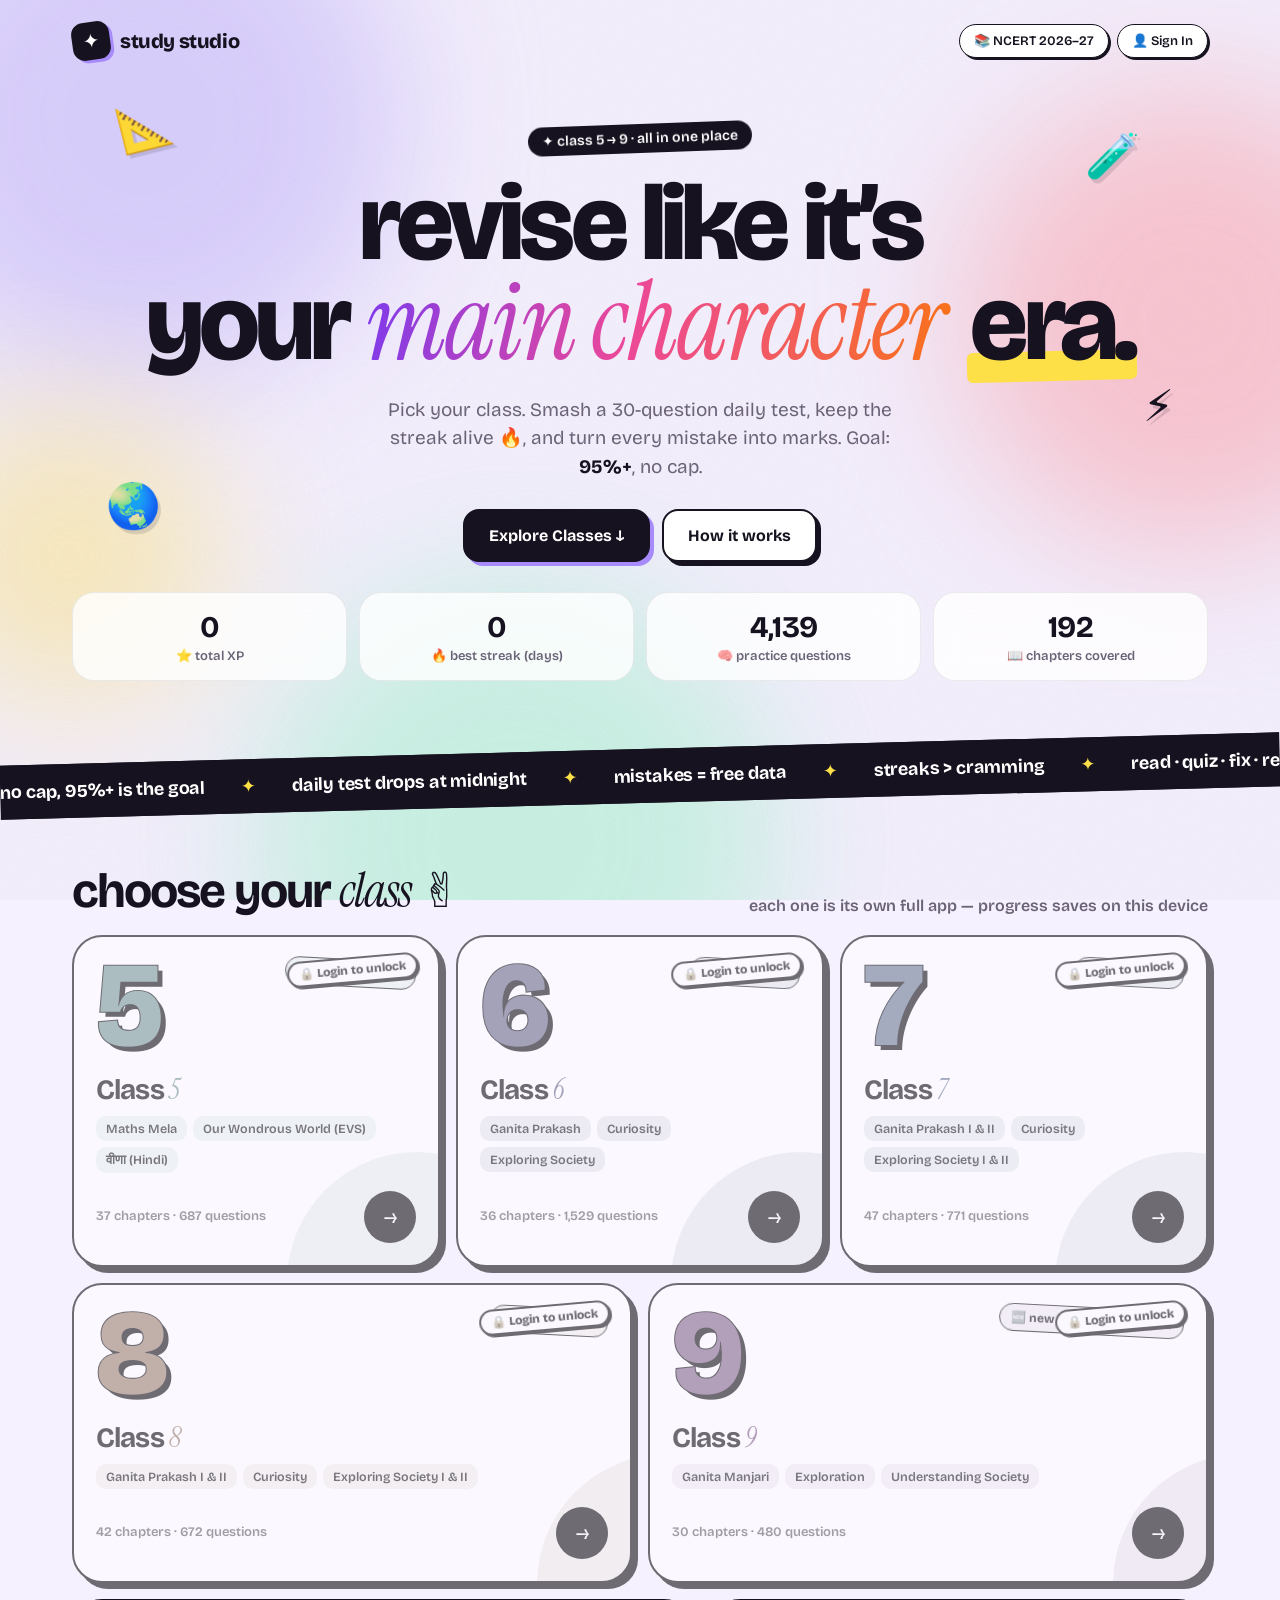
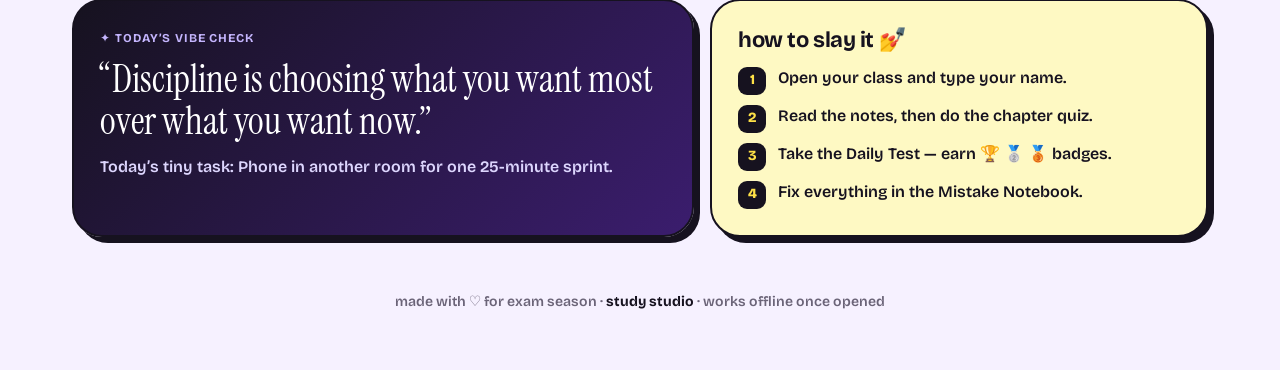
==== commit 47ceb9c6: "Update index.html" ====
--- a/index.html
+++ b/index.html
@@ -6,7 +6,7 @@
 <meta name="theme-color" content="#f6f1ff">
 <meta name="apple-mobile-web-app-capable" content="yes">
 <meta name="apple-mobile-web-app-title" content="Study Studio">
-<title>Study Studio ✦ Sign In</title>
+<title>Study Studio ✦ pick your class</title>
 <link rel="preconnect" href="https://fonts.googleapis.com">
 <link rel="preconnect" href="https://fonts.gstatic.com" crossorigin>
 <link href="https://fonts.googleapis.com/css2?family=Bricolage+Grotesque:opsz,wght@12..96,400;12..96,600;12..96,800&family=Instrument+Serif:ital@0;1&display=swap" rel="stylesheet">
@@ -94,12 +94,12 @@
 .go{width:52px;height:52px;flex:none;border-radius:50%;background:var(--ink);color:#fff;display:grid;place-items:center;font-size:22px;transition:transform .25s}
 .card:hover .go{transform:rotate(-45deg);background:var(--c)}
 
-/* Locked overlay styling for other classes */
+/* Locked Class overlay */
 .card.locked{opacity:0.6;filter:grayscale(80%);cursor:not-allowed}
 .card.locked:hover{transform:none;box-shadow:6px 6px 0 var(--ink)}
 .card.locked:hover .go{transform:none;background:var(--ink)}
 .card.locked:hover::before{transform:none}
-.card.locked::after{content:"🔒 Locked";position:absolute;top:20px;right:20px;background:#fff;border:2px solid var(--ink);padding:4px 10px;border-radius:99px;font-size:12px;font-weight:800;transform:rotate(-5deg);box-shadow:2px 2px 0 var(--ink)}
+.card.locked::after{content:"🔒 Login to unlock";position:absolute;top:20px;right:20px;background:#fff;border:2px solid var(--ink);padding:4px 10px;border-radius:99px;font-size:12px;font-weight:800;transform:rotate(-5deg);box-shadow:2px 2px 0 var(--ink)}
 
 .duo{display:grid;grid-template-columns:1.25fr 1fr;gap:16px;margin-top:16px}
 .panel{border-radius:30px;padding:26px;border:2px solid var(--ink);box-shadow:6px 6px 0 var(--ink)}
@@ -116,9 +116,9 @@
 footer{text-align:center;margin-top:56px;color:var(--muted);font-weight:600;font-size:14px}
 footer b{color:var(--ink)}
 
-/* FULL SCREEN SIGN IN MODAL */
-.setup{display:grid;position:fixed;inset:0;background:var(--bg);z-index:100;place-items:center;padding:20px}
-.setup.hidden{display:none}
+/* SIGN IN POPUP MODAL */
+.setup{display:none;position:fixed;inset:0;background:#16121fdd;backdrop-filter:blur(6px);z-index:100;place-items:center;padding:20px}
+.setup.show{display:grid}
 .setup-card{background:#fff;border:2px solid var(--ink);border-radius:30px;padding:36px 28px;box-shadow:8px 8px 0 var(--ink);text-align:center;width:100%;max-width:440px;animation:pop .4s}
 @keyframes pop{from{opacity:0;transform:scale(.95) translateY(20px)}to{opacity:1;transform:none}}
 .setup-card h2{font-size:32px;letter-spacing:-.04em;margin-bottom:8px;font-weight:800}
@@ -129,6 +129,8 @@
 input:focus, select:focus{box-shadow:4px 4px 0 #a78bfa;background:#fff}
 .setup-btn{width:100%;padding:16px;border-radius:16px;border:2px solid var(--ink);background:var(--ink);color:#fff;font-family:inherit;font-size:18px;font-weight:800;cursor:pointer;box-shadow:4px 4px 0 #a78bfa}
 .setup-btn:hover{transform:translate(-2px,-2px);box-shadow:6px 6px 0 #a78bfa}
+.close-btn{position:absolute;top:20px;right:20px;background:#fff;border:2px solid var(--ink);border-radius:50%;width:40px;height:40px;cursor:pointer;font-weight:800;display:grid;place-items:center}
+.close-btn:hover{background:#fde047}
 
 @media (max-width:980px){.card,.card.wide{grid-column:span 3}.stats{grid-template-columns:repeat(2,1fr)}}
 @media (max-width:640px){
@@ -146,7 +148,8 @@
   <header class="top">
     <a class="logo" href="#"><span class="mark">✦</span>study studio</a>
     <div style="display:flex;gap:8px">
-      <div class="chip hidden" id="profileChip" onclick="signOut()" style="display:none">👤 <span id="who"></span> (Sign out)</div>
+      <span class="chip hide-sm">📚 NCERT 2026–27</span>
+      <div class="chip" id="authBtn" onclick="openSignIn()">👤 Sign In</div>
     </div>
   </header>
 
@@ -156,7 +159,7 @@
     <h1><span id="greet">revise like it’s</span><br>your <em>main character</em> <span class="hl">era.</span></h1>
     <p class="sub">Pick your class. Smash a 30-question daily test, keep the streak alive 🔥, and turn every mistake into marks. Goal: <b style="color:var(--ink)">95%+</b>, no cap.</p>
     <div class="cta-row">
-      <a class="btn primary" id="cta" href="#classes">Pick my class ↓</a>
+      <a class="btn primary" id="cta" href="#classes">Explore Classes ↓</a>
       <a class="btn ghost" href="#how">How it works</a>
     </div>
 
@@ -196,11 +199,12 @@
   <footer>made with ♡ for exam season · <b>study studio</b> · works offline once opened</footer>
 </div>
 
-<!-- SIGN IN SCREEN -->
+<!-- SIGN IN POPUP MODAL -->
 <div class="setup" id="setupModal">
-  <div class="setup-card">
-    <h2>welcome to <em>study studio.</em></h2>
-    <p>Sign in to access your class and save your progress.</p>
+  <div class="setup-card" style="position:relative">
+    <button class="close-btn" onclick="closeSignIn()">✕</button>
+    <h2 id="signInTitle">sign in to <em>study studio.</em></h2>
+    <p id="signInSub">Enter your details to access your class.</p>
     <form id="setupForm">
       <label>What's your name?</label>
       <input type="text" id="userName" placeholder="e.g. Aman" required autocomplete="off">
@@ -244,21 +248,31 @@
 function streakOf(days){if(!days)return 0;let s=0;const d=new Date();if(!days[dk(d)])d.setDate(d.getDate()-1);while(days[dk(d)]){s++;d.setDate(d.getDate()-1)}return s}
 function mastery(S){if(!S||!S.q)return 0;let l=0;for(const k in S.q)if(S.q[k]&&S.q[k].l)l++;return l}
 
-// 1. Check Auth
+// AUTH LOGIC
 let studentName = localStorage.getItem("studio_student_name");
 let studentClass = localStorage.getItem("studio_student_class");
 
-// If not logged in, show the full screen sign-in
-if(!studentName) {
-  $("#setupModal").classList.remove("hidden");
-  $("#profileChip").style.display = "none";
-} else {
-  $("#setupModal").classList.add("hidden");
-  $("#profileChip").style.display = "inline-flex";
-  $("#who").textContent = studentName;
-}
-
-// Handle Sign In
+function openSignIn() {
+  // If already logged in, this acts as a "Sign Out" button
+  if (studentName) {
+    if(confirm("Sign out of " + studentName + "'s profile?")) {
+      localStorage.removeItem("studio_student_name");
+      localStorage.removeItem("studio_student_class");
+      location.reload();
+    }
+    return;
+  }
+  
+  // Otherwise, open the modal
+  $("#userName").value = "";
+  $("#userClass").value = "5";
+  $("#setupModal").classList.add("show");
+}
+
+function closeSignIn() {
+  $("#setupModal").classList.remove("show");
+}
+
 document.getElementById("setupForm").addEventListener("submit", function(e) {
   e.preventDefault();
   const name = $("#userName").value.trim();
@@ -266,34 +280,19 @@
   if(name) {
     localStorage.setItem("studio_student_name", name);
     localStorage.setItem("studio_student_class", cls);
-    studentName = name;
-    studentClass = cls;
-    
-    // Update UI to show they are logged in
-    $("#setupModal").classList.add("hidden");
-    $("#profileChip").style.display = "inline-flex";
-    $("#who").textContent = name;
-    
-    updateUI();
-    window.scrollTo(0,0);
+    location.reload(); // Reload to apply the lock state
   }
 });
-
-// Handle Sign Out
-function signOut() {
-  if(confirm("Are you sure you want to sign out?")) {
-    localStorage.removeItem("studio_student_name");
-    localStorage.removeItem("studio_student_class");
-    location.reload();
-  }
-}
 
 // Handle clicking a card
 function goToClass(clsNum, event) {
-  // If not logged in, stop them
+  // If not logged in, stop them and prompt to sign in
   if(!studentName) {
     event.preventDefault();
-    alert("Please sign in first!");
+    $("#signInTitle").innerHTML = "sign in to <em>continue.</em>";
+    $("#signInSub").innerHTML = "You must sign in to access Class " + clsNum + ".";
+    $("#userClass").value = clsNum;
+    $("#setupModal").classList.add("show");
     return;
   }
   
@@ -303,57 +302,60 @@
     alert("🔒 You are signed in to Class " + studentClass + ". Please sign out to switch classes.");
     return;
   }
-  
-  // If it's their class, let the link work
-}
-
-// Render Grid
-$("#grid").innerHTML=CLASSES.map((c,i)=>{
-  const S=read(c.key);
-  const st=S?streakOf(S.days):0;
-  const m=mastery(S);
-  const p=Math.min(100,Math.round(m*100/c.qs));
-  
-  // Add locked class if they are signed in but this isn't their class
-  let lockClass = "";
-  if(studentName && parseInt(studentClass) !== c.n) {
-    lockClass = " locked";
-  }
-  
-  const info=S&&S.name?`<b style="color:var(--ink)">${esc(S.name)}</b> · 🔥 ${st} day${st===1?"":"s"} · ⭐ ${S.xp||0} XP`:`${c.ch} chapters · ${c.qs.toLocaleString("en-IN")} questions`;
-  
-  return `<a class="card${c.wide?" wide":""}${lockClass}" href="${c.href}" style="--c:${c.c};--soft:${c.soft}" onclick="goToClass(${c.n}, event)">
-    <div class="row"><div class="num">${c.n}</div><span class="tag">${c.tag}</span></div>
-    <h3>${c.title}</h3>
-    <div class="books">${c.books.map(b=>`<span class="book">${b}</span>`).join("")}</div>
-    <div class="meta"><small>${info}</small><span class="go">→</span></div>
-  </a>`
-}).join("");
-
-// Vibe / Marquee
-const row=VIBES.map(v=>`<span>${v} <i>✦</i></span>`).join("");
-$("#track").innerHTML=row+row;
-
-const now=new Date();
-const day=Math.floor(now/864e5);const q=QUOTES[day%QUOTES.length];
-$("#quote").textContent=q[0];$("#task").textContent="Today’s tiny task: "+q[1];
-
-// Update UI Stats & Greeting
+}
+
+// Render UI
+function renderGrid() {
+  $("#grid").innerHTML=CLASSES.map((c,i)=>{
+    const S=read(c.key);
+    const st=S?streakOf(S.days):0;
+    const m=mastery(S);
+    const p=Math.min(100,Math.round(m*100/c.qs));
+    
+    // Lock classes if not logged in, or if clicking a different class than assigned
+    let lockClass = "";
+    if(!studentName) {
+      lockClass = " locked";
+    } else if (parseInt(studentClass) !== c.n) {
+      lockClass = " locked";
+    }
+    
+    const info=S&&S.name?`<b style="color:var(--ink)">${esc(S.name)}</b> · 🔥 ${st} day${st===1?"":"s"} · ⭐ ${S.xp||0} XP`:`${c.ch} chapters · ${c.qs.toLocaleString("en-IN")} questions`;
+    
+    return `<a class="card${c.wide?" wide":""}${lockClass}" href="${c.href}" style="--c:${c.c};--soft:${c.soft}" onclick="goToClass(${c.n}, event)">
+      <div class="row"><div class="num">${c.n}</div><span class="tag">${c.tag}</span></div>
+      <h3>${c.title}</h3>
+      <div class="books">${c.books.map(b=>`<span class="book">${b}</span>`).join("")}</div>
+      <div class="meta"><small>${info}</small><span class="go">→</span></div>
+    </a>`
+  }).join("");
+}
+
 function updateUI() {
+  // Auth button
   if(studentName) {
-    const h=now.getHours(),g=h<12?"good morning":h<17?"hey hey":"evening grind";
+    $("#authBtn").innerHTML = `👤 ${esc(studentName)} (Sign out)`;
+    $("#authBtn").style.background = "#fde047";
+    $("#authBtn").style.borderColor = "var(--ink)";
+  }
+
+  // Greeting
+  if(studentName) {
+    const h=new Date().getHours(),g=h<12?"good morning":h<17?"hey hey":"evening grind";
     $("#greet").innerHTML=`${g}, ${esc(studentName.toLowerCase())} — it’s`;
     
     if(studentClass) {
       const cta=$("#cta");
-      cta.textContent=`Continue Class ${studentClass} →`;
+      cta.textContent=`Go to Class ${studentClass} →`;
       cta.href="class"+studentClass+".html";
     }
   } else {
     $("#greet").innerHTML=`revise like it’s`;
-  }
-
-  // Calculate Stats
+    $("#cta").textContent=`Explore Classes ↓`;
+    $("#cta").href="#classes";
+  }
+
+  // Stats
   let xp=0,best=0,qsTot=0,chTot=0;
   CLASSES.forEach(c => {
     const S=read(c.key);
@@ -368,9 +370,18 @@
   $("#stStreak").textContent=best;
   $("#stQs").textContent=qsTot.toLocaleString("en-IN");
   $("#stCh").textContent=chTot;
+
+  renderGrid();
 }
 
 // Initialize
+const row=VIBES.map(v=>`<span>${v} <i>✦</i></span>`).join("");
+$("#track").innerHTML=row+row;
+
+const now=new Date();
+const day=Math.floor(now/864e5);const q=QUOTES[day%QUOTES.length];
+$("#quote").textContent=q[0];$("#task").textContent="Today’s tiny task: "+q[1];
+
 updateUI();
 </script>
 </body>
